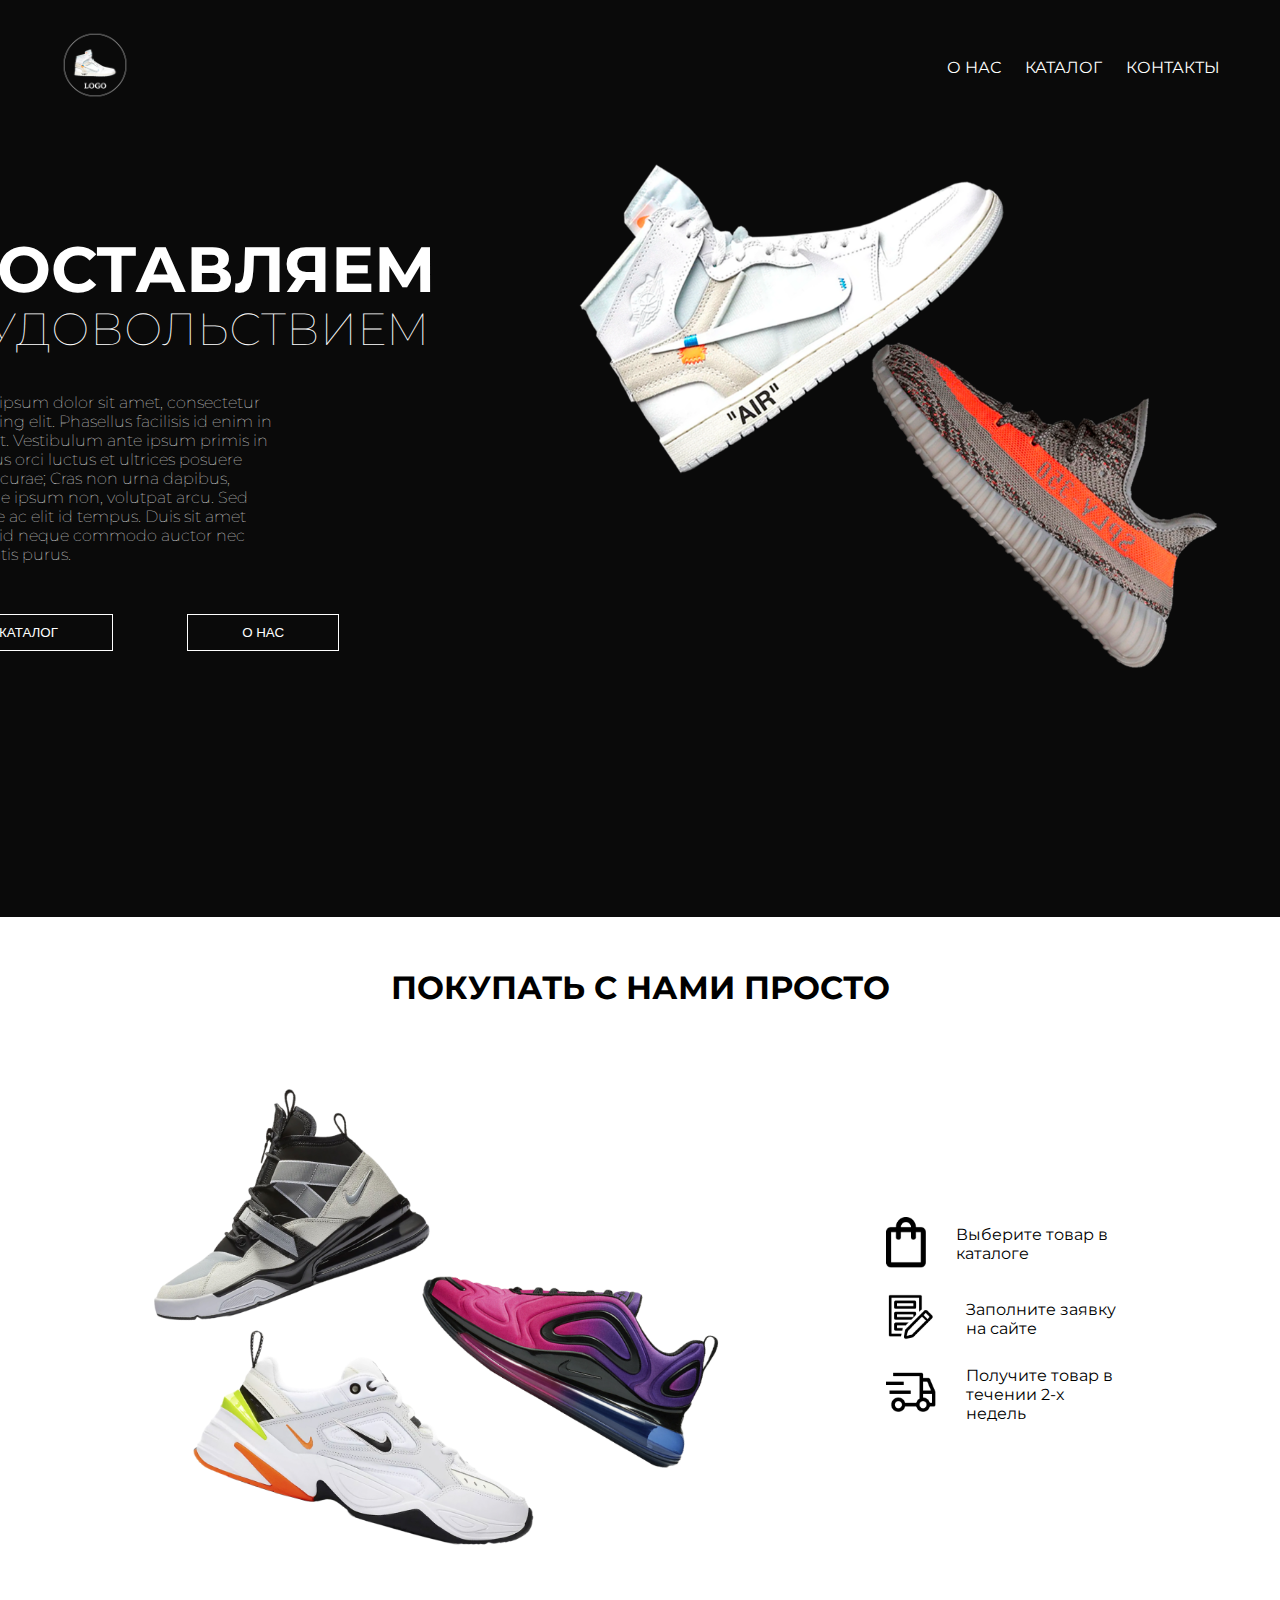
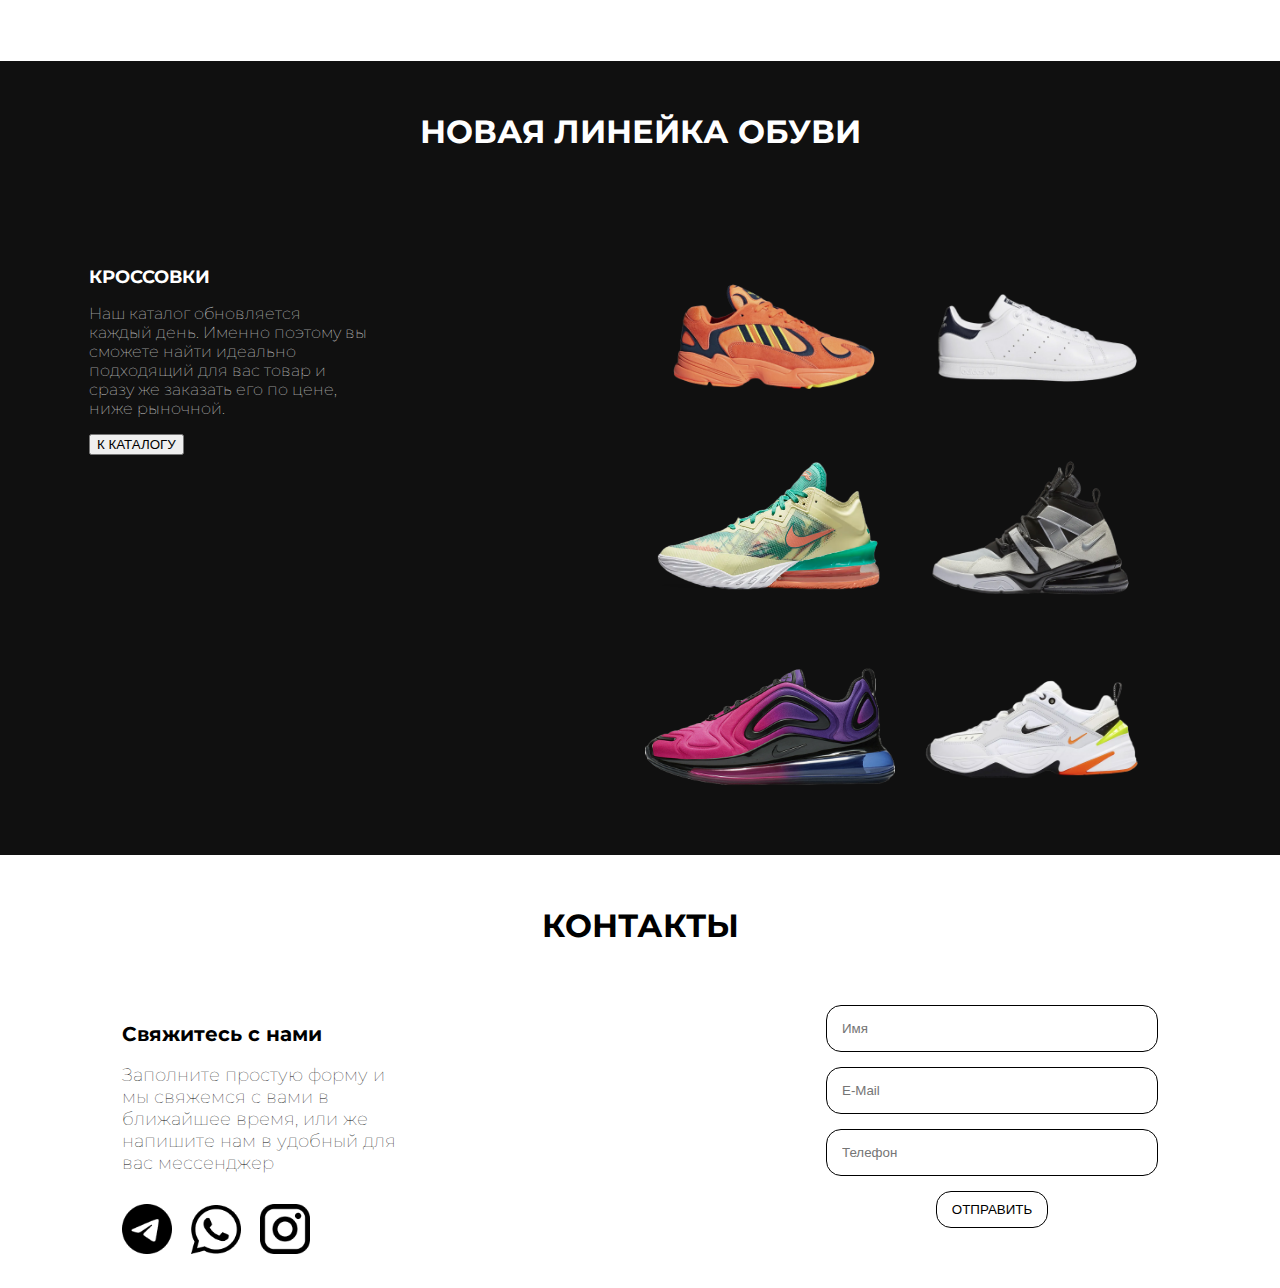
==== index.html @ f6a60349 "optimization" ====
<!DOCTYPE html>
<html lang="ru">
<head>
    <meta charset="UTF-8">
    <meta http-equiv="X-UA-Compatible" content="IE=edge">
    <meta name="viewport" content="width=device-width, initial-scale=1.0">
    <link rel="stylesheet" href="./css/style.css">
    <title>Stay Trendy</title>
</head>
<body>
    <section class="header">
        <div class="menu">
            <div class="logo"><img class="logo1" src="./img/LOGO.png" alt=""></div>
            <div class="links">
                <a href="">О НАС</a>
                <a href="">КАТАЛОГ</a>
                <a href="">КОНТАКТЫ</a>
            </div>
        </div>
        <div class="s1-precontent">
        <div class="s1-content">
            <div class="s1-text">
                <h1 class="s1-h1">ДОСТАВЛЯЕМ</h1>
                <h2 class="s1-h2">С УДОВОЛЬСТВИЕМ</h2>
                <p class="s1-p">Lorem ipsum dolor sit amet, consectetur adipiscing elit. Phasellus facilisis id enim in placerat. Vestibulum ante ipsum
                primis in faucibus orci luctus et ultrices posuere cubilia curae; Cras non urna dapibus, molestie ipsum non, volutpat
                arcu. Sed congue ac elit id tempus. Duis sit amet sapien id neque commodo auctor nec venenatis purus.</p>
                <div class="s1-btns">
                    <button class="s1-btn1">КАТАЛОГ</button>
                    <button href="" class="s1-btn1">О НАС</button>
                </div>
            </div>
            <div class="s1-img">
                <img src="./img/Sh3.png" alt="" class="s1-img1">
            </div>
        </div>
        </div>
    </section>
    <section class="section2">
        <h1 class="s2-h1">ПОКУПАТЬ С НАМИ ПРОСТО</h1>
        <div class="s2-content">
            <div class="s2-img"><img src="./img/S2_photo.png" alt=""></div>
            <div class="s2-list">
                <div class="s2-list-text">
                    <div class="s2-text-img"><img id="img1" src="./img/S21.png" alt=""></div>
                    <div class="s2-text-text">Выберите товар в каталоге</div>
                </div>
                <div class="s2-list-text">
                    <div class="s2-text-img"><img src="./img/S22.png" alt=""></div>
                    <div class="s2-text-text">Заполните заявку на сайте</div>
                </div>
                <div class="s2-list-text">
                    <div class="s2-text-img"><img id="img2" src="./img/S23.png" alt=""></div>
                    <div class="s2-text-text">Получите товар в течении 2-х недель</div>
                </div>
            </div>
        </div>
    </section>
    <section class="section3">
        <div class="s3-content">
            <h1 class="s3-h1">НОВАЯ ЛИНЕЙКА ОБУВИ</h1>
            <div class="s3-content-block">
                <div class="s3-text">
                    <h2 class="s3-h2">КРОССОВКИ</h2>
                    <p class="s3-p">
                        Наш каталог обновляется каждый день. Именно поэтому вы сможете найти идеально подходящий для вас товар и сразу же
                        заказать его по цене, ниже рыночной.
                    </p>
                    <button class="s3-btn">К КАТАЛОГУ</button>
                </div>
                <div class="s3-imgs">
                    <img src="./img/1.jpg" alt="" class="s3-img1">
                    <img src="./img/2.jpg" alt="" class="s3-img1">
                    <img src="./img/3.png" alt="" class="s3-img1">
                    <img src="./img/4.jpg" alt="" class="s3-img1">
                    <img src="./img/5.jpg" alt="" class="s3-img1">
                    <img src="./img/6.jpg" alt="" class="s3-img1">
                </div>

                <!-- Сделать карусель -->

            </div>
        </div>
    </section>
    <section class="section4">
        <div class="s4-content">
            <h1 class="s4-h1">КОНТАКТЫ</h1>
            <div class="s4-cont-block">
                <div class="s4-text">
                    <h2 class="s4-h2">Свяжитесь с нами</h2>
                    <p class="s4-p">
                        Заполните простую форму и мы свяжемся с вами в ближайшее время, или же напишите нам в удобный для вас мессенджер
                    </p>
                    <div class="s4-links">
                        <img src="./img/telegram1.png" alt="">
                        <img src="./img/whatsapp2.png" alt="">
                        <img src="./img/instagram3.png" alt="">
                    </div>
                </div>
                <div id="forma" class="s4-form1">
                    <form action="#" class="s4-form">
                        <input type="text" id="name" placeholder="Имя">
                        <input type="email" id="e-mail" placeholder="E-Mail">
                        <input type="tel" id="phone" placeholder="Телефон">
                            <button class="s4-btn" type="submit"><a href="#zatemnenie">ОТПРАВИТЬ</a></button>
                    </form>
                </div>
            </div>
            <div id="zatemnenie">
                <div id="okno">
                    <span>Ваша заявка была отправлена!</span><br>
                    <a href="#" class="close">Закрыть окно</a>
                </div>
            </div>
        </div>
    </section>
</body>
</html>
---- css/style.css ----
@import url('https://fonts.googleapis.com/css2?family=Montserrat:ital,wght@0,100;0,200;0,300;0,400;0,500;0,600;0,700;0,800;0,900;1,100;1,200;1,300;1,400;1,500;1,600;1,700;1,800;1,900&display=swap');
body{
    margin: 0;
    padding: 0;
    font-family: Montserrat;
    scroll-behavior: smooth;
}
a{
    text-decoration: none;
}
.header {
    padding: 30px 60px;
    background-color: rgb(10, 10, 10);
    /* height: 100vh; */
    color: white;
    display: flex;
    flex-direction: column;
}
.menu {
    display: flex;
    flex-direction: row;
    justify-content: space-between;
    align-items: center;

}
.menu a{
    color: white;
}
.logo1 {
    width: 70px;
}
.links a{
    margin-left: 20px;
}
.s1-precontent{
    height: 87vh;
    display: flex;
    justify-content: center;

}
.s1-content {
    display: flex;
    align-items: center;
    height: 70vh;
}

.s1-h1 {
    font-size: 64px;
}
.s1-h2 {
    margin-top: -50px;
    font-size: 45px;
    font-weight: 100;
}
.s1-p {
    max-width: 70%;
    font-weight: 100;
    font-size: 16px;
}
.s1-btns {
    margin-top: 50px;
}
.s1-btn1 {
    background: transparent;
    border: 1px white solid;
    padding: 10px 11%;
    margin-right: 70px;
    color: white;
}
.s1-img1 {
    width: 900px;
}

@media screen and (max-width: 430px) {
    .header{
        padding: 20px;
        font-family: Montserrat;
    }
    .menu{
        font-size: 15px;
    }
    .s1-precontent{

    }
    .s1-content{
        flex-direction: column;

    }
    .s1-h1{
        font-size: 35px;
        margin-top: 40px;
    }
    .s1-h2{
        font-size: 25px;
        margin-top: -20px;
    }
    .s1-p{
        max-width: 90%;
    }
    .s1-btn1{
        margin-right: 50px;
        font-size: 14px;
    }
    .s1-img1{
        margin-top: 50px;
        max-width: 380px;
    }
}

.section2 {
    padding: 30px 60px;
    
}
.s2-h1 {
    text-align: center;
}
.s2-content {
    display: flex;
    align-items: center;
    justify-content: center;

}
.s2-img img{
    width: 85%;

}
.s2-list {
    display: flex;
    flex-direction: column;

}
.s2-list-text {
    display: flex;
    align-items: center;
    margin-bottom: 20px;
    max-width: 70%;

}
.s2-text-img img{
    max-width: 50px;
}
#img1{
    width: 40px;
}
#img2{
    width: 50px;
}
.s2-text-text{
    margin-left: 30px;
}

@media screen and (max-width: 430px){
    .section2{
        padding: 20px 40px;
    }
    .s2-h1{
        max-width: 80%;
        text-align: left;
    }
    .s2-content{
        flex-direction: column;
        flex-flow: column-reverse;
        align-items: center;
        justify-content: center;
    }
    .s2-list{
        margin-top: 30px;
    }
    .s2-list-text{
        max-width: 90%;
    }
    .s2-img{
        display: flex;
        align-items: center;
        justify-content: center;
    }
    .s2-text-img img{
        max-width: 30px;
    }
    .s2-text-text{
        margin-left: 15px;
    }
}

.section3{
    background: #101010;
    color: white;
    padding: 30px 60px;
}
.s3-h1 {
    text-align: center;
}
.s3-content-block {
    margin-top: 100px;
    display: flex;
    justify-content: space-around;
    /* Maybe between */
}
.s3-text {
    max-width: 40%;
}
.s3-h2 {
    font-size: 18px;
}
.s3-p{
    max-width: 60%;
    font-weight: 100;
}
.s3-imgs {
    display: flex;
    flex-wrap: wrap;
    align-items: center;
    justify-content: center;
    max-width: 50%;
    
}
.s3-img1{
    padding: 6px;
    max-width: 250px;
}

@media screen and (max-width: 430px){
    .section3{
        padding: 20px 40px;
    }
    .s3-h1{
        text-align: left;
        max-width: 70%;
    }
    .s3-content-block{
        margin-top: 50px;
        flex-direction: column;
    }
    .s3-text{
        max-width: 100%;
    }
    .s3-h2{
        font-size: 17px;
        margin-top: -10px;
    }
    .s3-p{
        max-width: 80%;
        font-weight: 200;
    }
    .s3-imgs{
        max-width: 100%;
        margin-top: 50px;
    }
    .s3-img1{
        max-width: 40%;
    }
    .s3-btn{
    background: transparent;
    border: 1px white solid;
    padding: 10px 11%;
    margin-right: 70px;
    color: white;
    }
}

.s4-content {
    padding: 30px 60px;
}
.s4-h1 {
    text-align: center;
}
.s4-cont-block {
    margin-top: 60px;
    display: flex;
    justify-content: space-around;
}
.s4-text {
    max-width: 50%;
}
.s4-h2 {
    font-size: 20px;
}
.s4-p {
    font-size: 18px;
    font-weight: 100;
    max-width: 50%;
}
.s4-links{
    margin-top: 30px;
}
.s4-links img{
    margin-right: 15px;
    max-width: 50px;
}
.s4-form {
    display: flex;
    flex-direction: column;
    align-items: center;
}
.s4-form input{
    padding: 15px 15px;
    min-width: 300px;
    margin-bottom: 15px;
    border: 1px solid black;
    border-radius: 15px;
}
.s4-form1{
    scroll-behavior: smooth;
}
.s4-btn { 
    padding: 10px 15px;
    border: 1px solid black;
    border-radius: 15px;
    background: transparent;
}
.s4-btn a{
    color: black;
}


#zatemnenie {
        background: rgba(46, 44, 44, 0.5);
        width: 100%;
        height: 100%;
        position: absolute;
        top: 0;
        left: 0;
        display: none;
        scroll-behavior: smooth;
      }
      #okno {
        display: flex;
        flex-direction: column;
        justify-content: center;
        align-items: center;
        width: 350px;
        height: 100px;
        text-align: center;
        padding: 45px;
        border-radius: 15px;
        color: #000;
        position: absolute;
        top: 0;
        right: 0;
        bottom: 0;
        left: 0;
        margin: auto;
        background: #fff;
        font-size: 22px;

      }
      #zatemnenie:target {display: block;}
      .close {
        display: inline-block;
        border: 1px solid #000;
        color: #000;
        padding: 5px 15px;
        text-decoration: none;
        background: #fff;
        font-size: 16px;
        cursor: pointer;
        border-radius: 15px;
      }

        /* добавить плавный скролл */
        /* Обработчик формы */

        @media screen and (max-width: 430px){
            .s4-cont-block{
                display: flex;
                flex-direction: column;
            }
        }
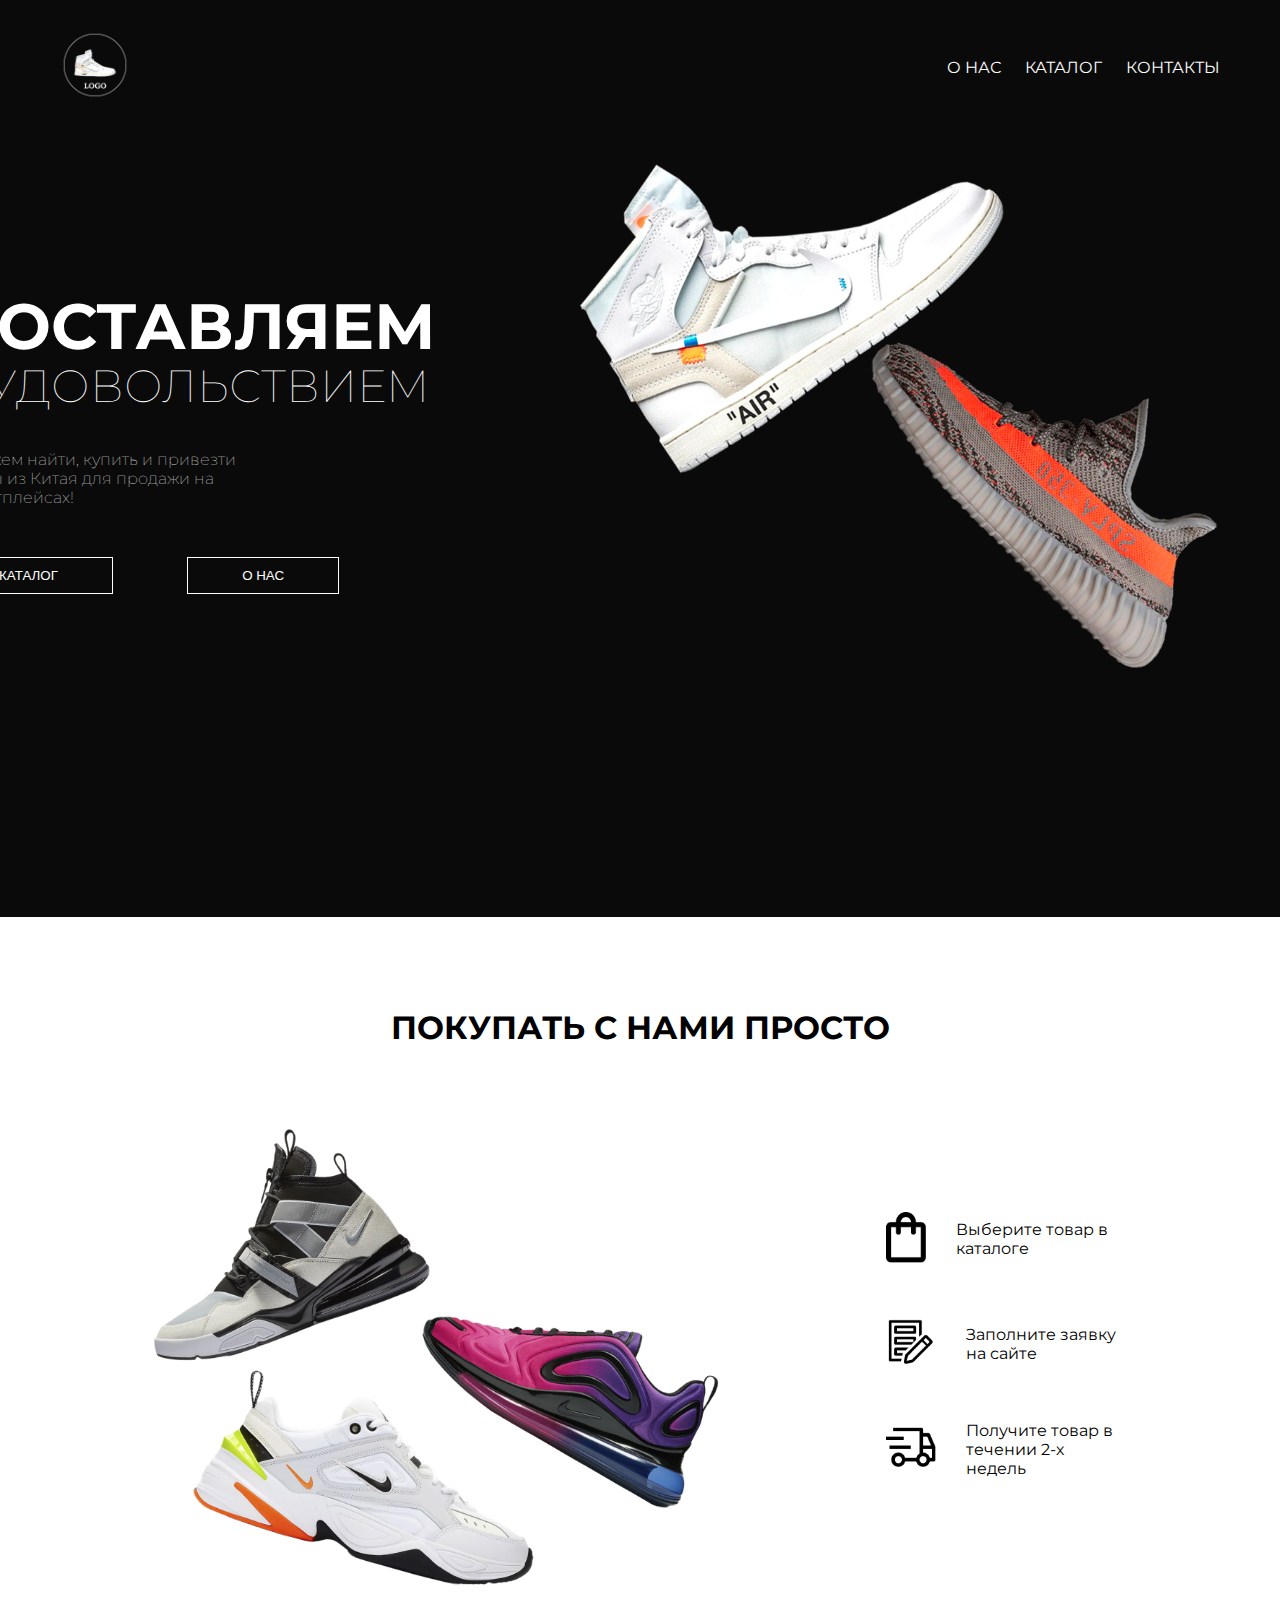
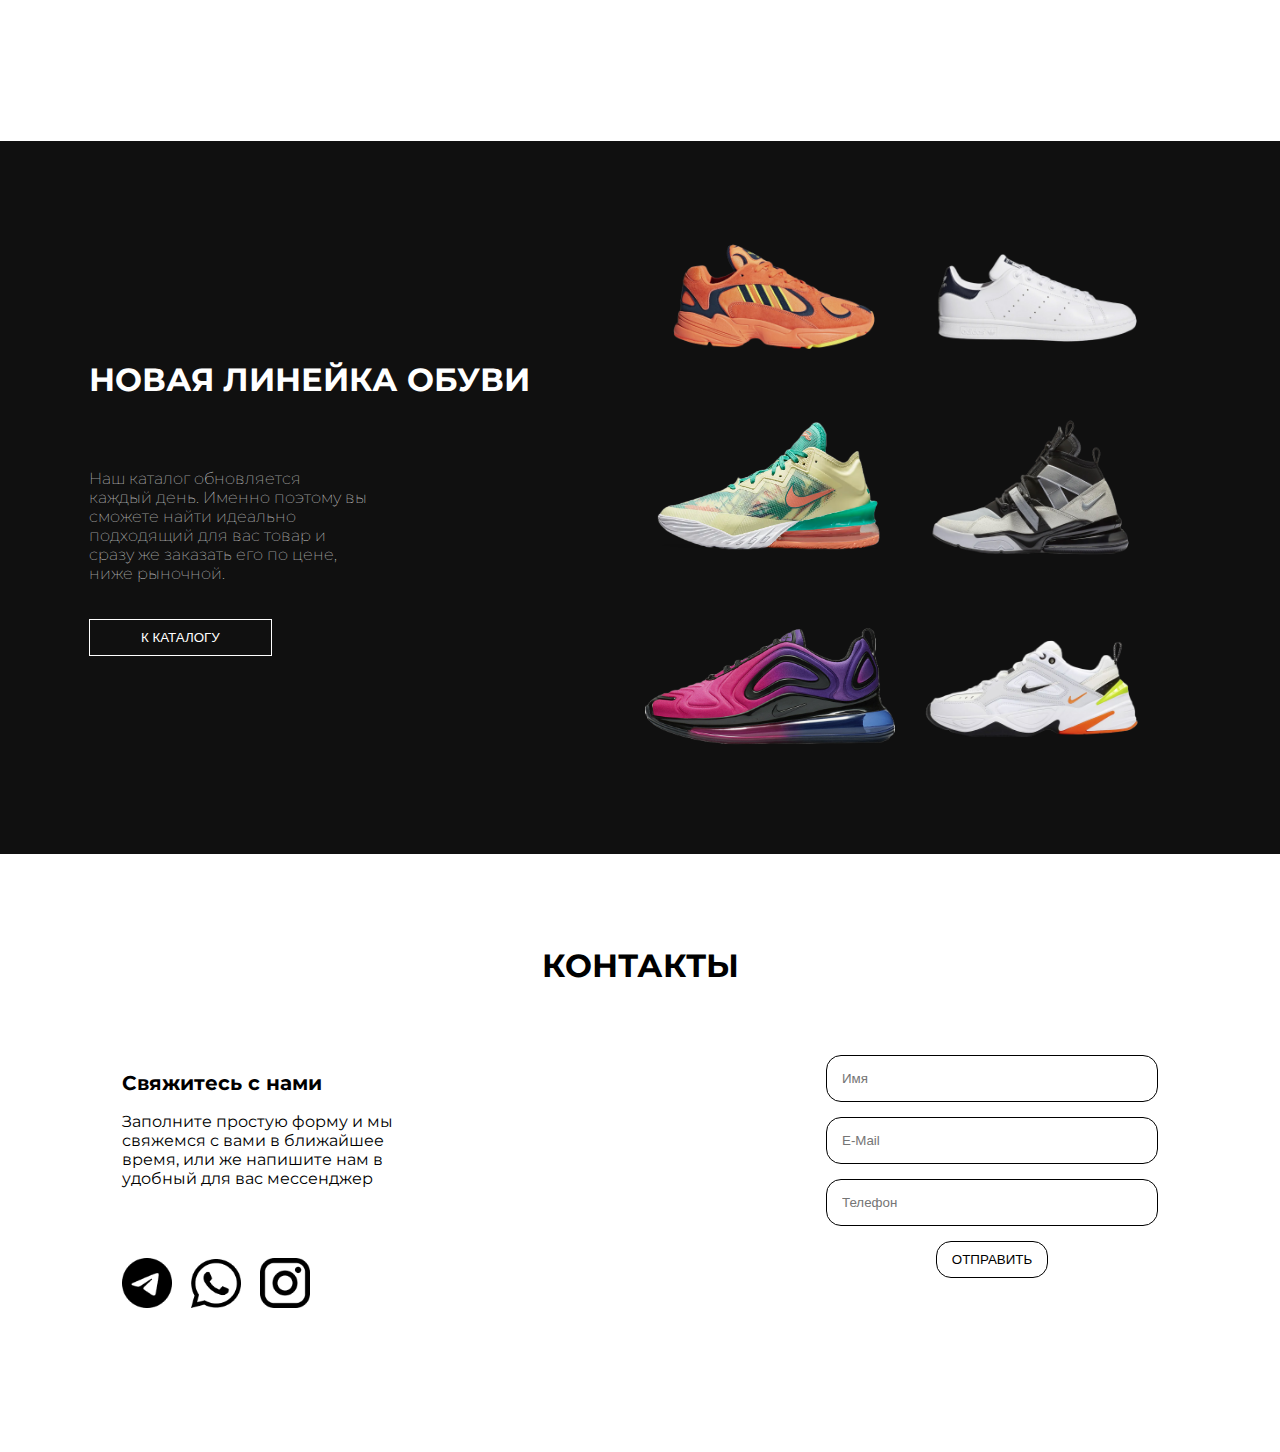
==== commit 7c9d4f35: "fix some bags" ====
--- a/index.html
+++ b/index.html
@@ -22,9 +22,8 @@
             <div class="s1-text">
                 <h1 class="s1-h1">ДОСТАВЛЯЕМ</h1>
                 <h2 class="s1-h2">С УДОВОЛЬСТВИЕМ</h2>
-                <p class="s1-p">Lorem ipsum dolor sit amet, consectetur adipiscing elit. Phasellus facilisis id enim in placerat. Vestibulum ante ipsum
-                primis in faucibus orci luctus et ultrices posuere cubilia curae; Cras non urna dapibus, molestie ipsum non, volutpat
-                arcu. Sed congue ac elit id tempus. Duis sit amet sapien id neque commodo auctor nec venenatis purus.</p>
+                <p class="s1-p">Поможем найти, купить и привезти товары из Китая
+                для продажи на маркетплейсах!</p>
                 <div class="s1-btns">
                     <button class="s1-btn1">КАТАЛОГ</button>
                     <button href="" class="s1-btn1">О НАС</button>
@@ -58,10 +57,10 @@
     </section>
     <section class="section3">
         <div class="s3-content">
-            <h1 class="s3-h1">НОВАЯ ЛИНЕЙКА ОБУВИ</h1>
+
             <div class="s3-content-block">
                 <div class="s3-text">
-                    <h2 class="s3-h2">КРОССОВКИ</h2>
+                    <h1 class="s3-h1">НОВАЯ ЛИНЕЙКА ОБУВИ</h1>
                     <p class="s3-p">
                         Наш каталог обновляется каждый день. Именно поэтому вы сможете найти идеально подходящий для вас товар и сразу же
                         заказать его по цене, ниже рыночной.
@@ -77,7 +76,7 @@
                     <img src="./img/6.jpg" alt="" class="s3-img1">
                 </div>
 
-                <!-- Сделать карусель -->
+
 
             </div>
         </div>
@@ -98,18 +97,13 @@
                     </div>
                 </div>
                 <div id="forma" class="s4-form1">
-                    <form action="#" class="s4-form">
-                        <input type="text" id="name" placeholder="Имя">
-                        <input type="email" id="e-mail" placeholder="E-Mail">
-                        <input type="tel" id="phone" placeholder="Телефон">
-                            <button class="s4-btn" type="submit"><a href="#zatemnenie">ОТПРАВИТЬ</a></button>
+                    <form action="https://formspree.io/f/mzbqpkbe" class="s4-form" method="POST">
+                        <input type="text" name="fname" id="name" placeholder="Имя">
+                        <input type="email" name="email" id="e-mail" placeholder="E-Mail">
+                        <input type="tel" name="phone" id="phone" placeholder="Телефон">
+                            <button class="s4-btn" type="submit">ОТПРАВИТЬ</button>
                     </form>
-                </div>
-            </div>
-            <div id="zatemnenie">
-                <div id="okno">
-                    <span>Ваша заявка была отправлена!</span><br>
-                    <a href="#" class="close">Закрыть окно</a>
+
                 </div>
             </div>
         </div>
--- a/css/style.css
+++ b/css/style.css
@@ -79,9 +79,6 @@
     .menu{
         font-size: 15px;
     }
-    .s1-precontent{
-
-    }
     .s1-content{
         flex-direction: column;
 
@@ -108,8 +105,8 @@
 }
 
 .section2 {
-    padding: 30px 60px;
-    
+    padding: 70px 60px;
+
 }
 .s2-h1 {
     text-align: center;
@@ -132,7 +129,7 @@
 .s2-list-text {
     display: flex;
     align-items: center;
-    margin-bottom: 20px;
+    margin-bottom: 50px;
     max-width: 70%;
 
 }
@@ -185,26 +182,24 @@
 .section3{
     background: #101010;
     color: white;
-    padding: 30px 60px;
-}
-.s3-h1 {
-    text-align: center;
+    padding: 70px 60px;
 }
 .s3-content-block {
-    margin-top: 100px;
     display: flex;
     justify-content: space-around;
     /* Maybe between */
+    align-items: center;
+}
+.s3-h1 {
+    text-align: left;
 }
 .s3-text {
     max-width: 40%;
-}
-.s3-h2 {
-    font-size: 18px;
 }
 .s3-p{
     max-width: 60%;
     font-weight: 100;
+    margin-top: 70px;
 }
 .s3-imgs {
     display: flex;
@@ -218,7 +213,14 @@
     padding: 6px;
     max-width: 250px;
 }
-
+.s3-btn{
+    background: transparent;
+    border: 1px white solid;
+    padding: 10px 11%;
+    margin-right: 70px;
+    color: white;
+    margin-top: 20px;
+    }
 @media screen and (max-width: 430px){
     .section3{
         padding: 20px 40px;
@@ -259,13 +261,14 @@
 }
 
 .s4-content {
-    padding: 30px 60px;
+    padding: 70px 60px;
+    padding-bottom: 140px;
 }
 .s4-h1 {
     text-align: center;
 }
 .s4-cont-block {
-    margin-top: 60px;
+    margin-top: 70px;
     display: flex;
     justify-content: space-around;
 }
@@ -276,12 +279,12 @@
     font-size: 20px;
 }
 .s4-p {
-    font-size: 18px;
-    font-weight: 100;
+    font-size: 16px;
+    font-weight: 400;
     max-width: 50%;
 }
 .s4-links{
-    margin-top: 30px;
+    margin-top: 70px;
 }
 .s4-links img{
     margin-right: 15px;
@@ -313,49 +316,6 @@
 }
 
 
-#zatemnenie {
-        background: rgba(46, 44, 44, 0.5);
-        width: 100%;
-        height: 100%;
-        position: absolute;
-        top: 0;
-        left: 0;
-        display: none;
-        scroll-behavior: smooth;
-      }
-      #okno {
-        display: flex;
-        flex-direction: column;
-        justify-content: center;
-        align-items: center;
-        width: 350px;
-        height: 100px;
-        text-align: center;
-        padding: 45px;
-        border-radius: 15px;
-        color: #000;
-        position: absolute;
-        top: 0;
-        right: 0;
-        bottom: 0;
-        left: 0;
-        margin: auto;
-        background: #fff;
-        font-size: 22px;
-
-      }
-      #zatemnenie:target {display: block;}
-      .close {
-        display: inline-block;
-        border: 1px solid #000;
-        color: #000;
-        padding: 5px 15px;
-        text-decoration: none;
-        background: #fff;
-        font-size: 16px;
-        cursor: pointer;
-        border-radius: 15px;
-      }
 
         /* добавить плавный скролл */
         /* Обработчик формы */
@@ -365,4 +325,21 @@
                 display: flex;
                 flex-direction: column;
             }
+            .s4-content{
+                padding: 20px 40px;
+            }
+            .s4-cont-block{
+                margin-top: 30px;
+            }
+            .s4-text{
+                max-width: 100%;
+                text-align: center;
+            }
+            .s4-p{
+                max-width: 100%;
+                font-weight: 200;
+            }
+            .s4-links{
+                margin: 30px 0;
+            }
         }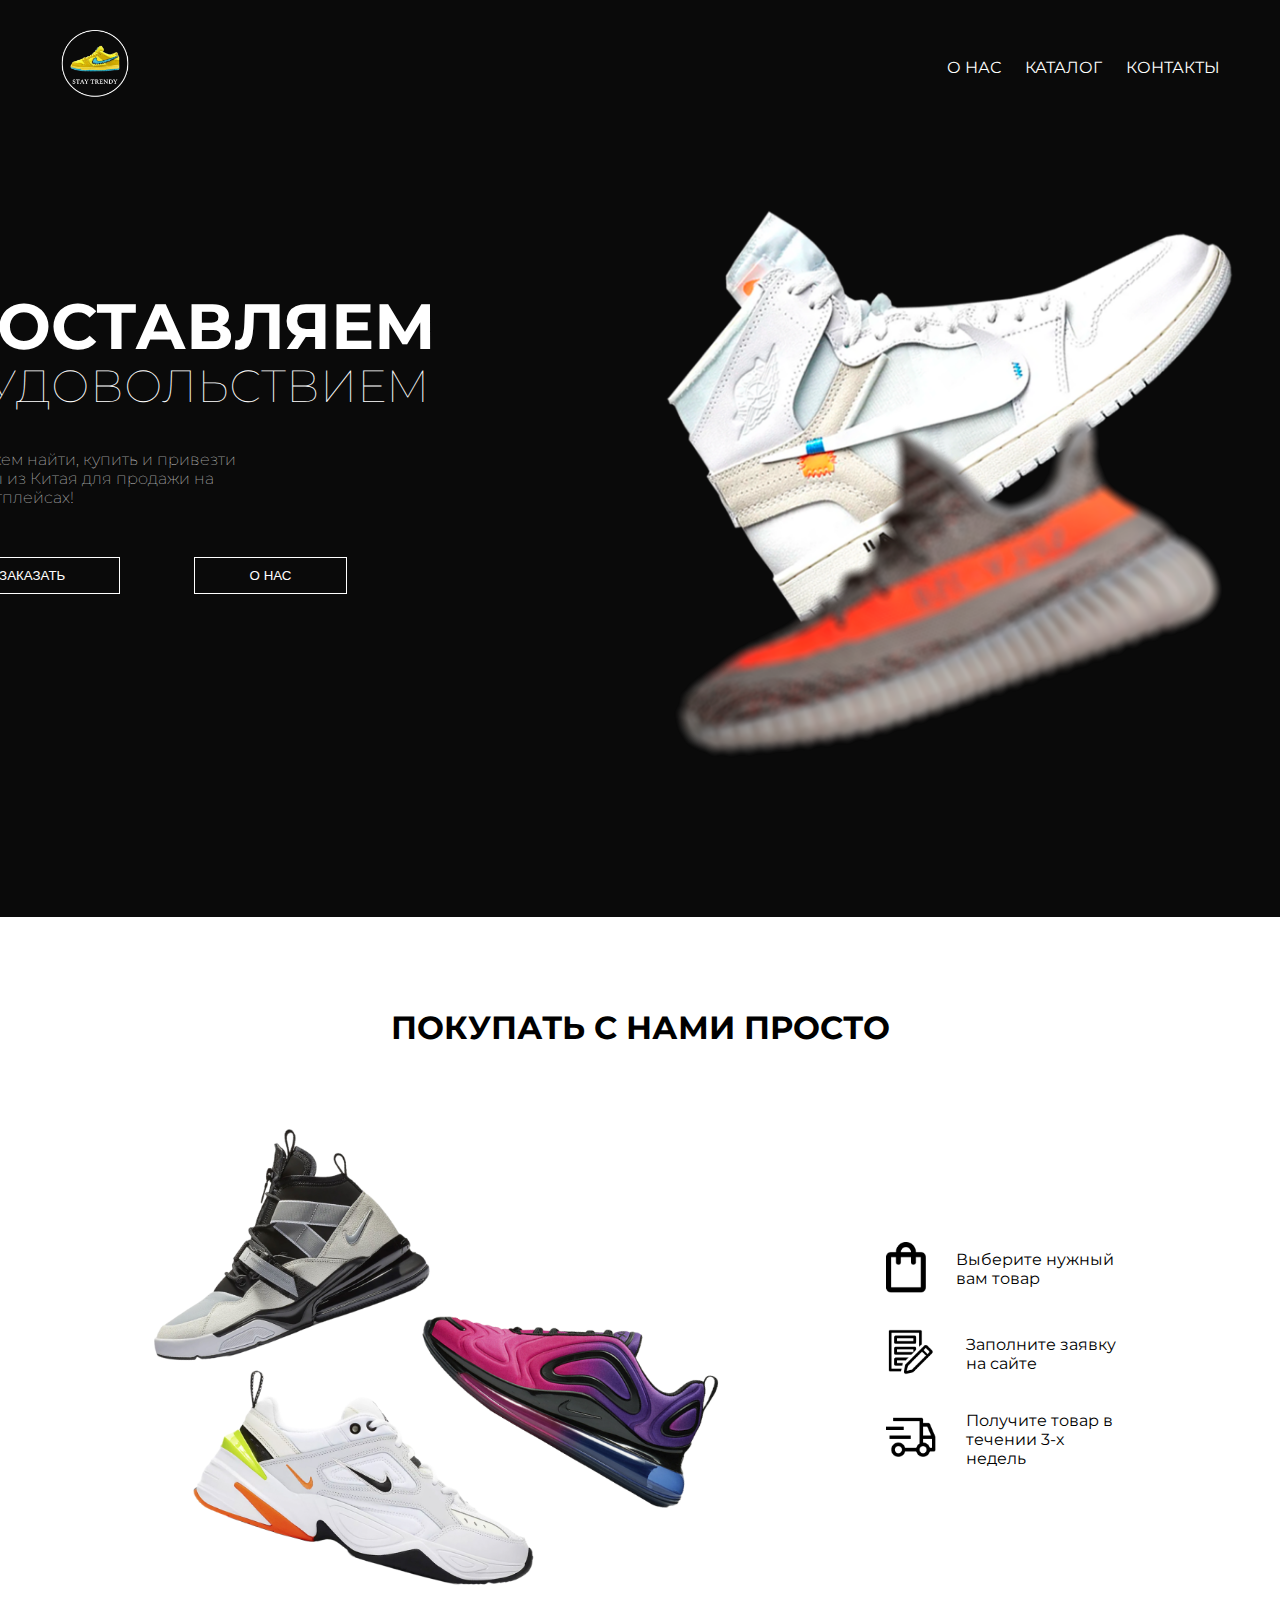
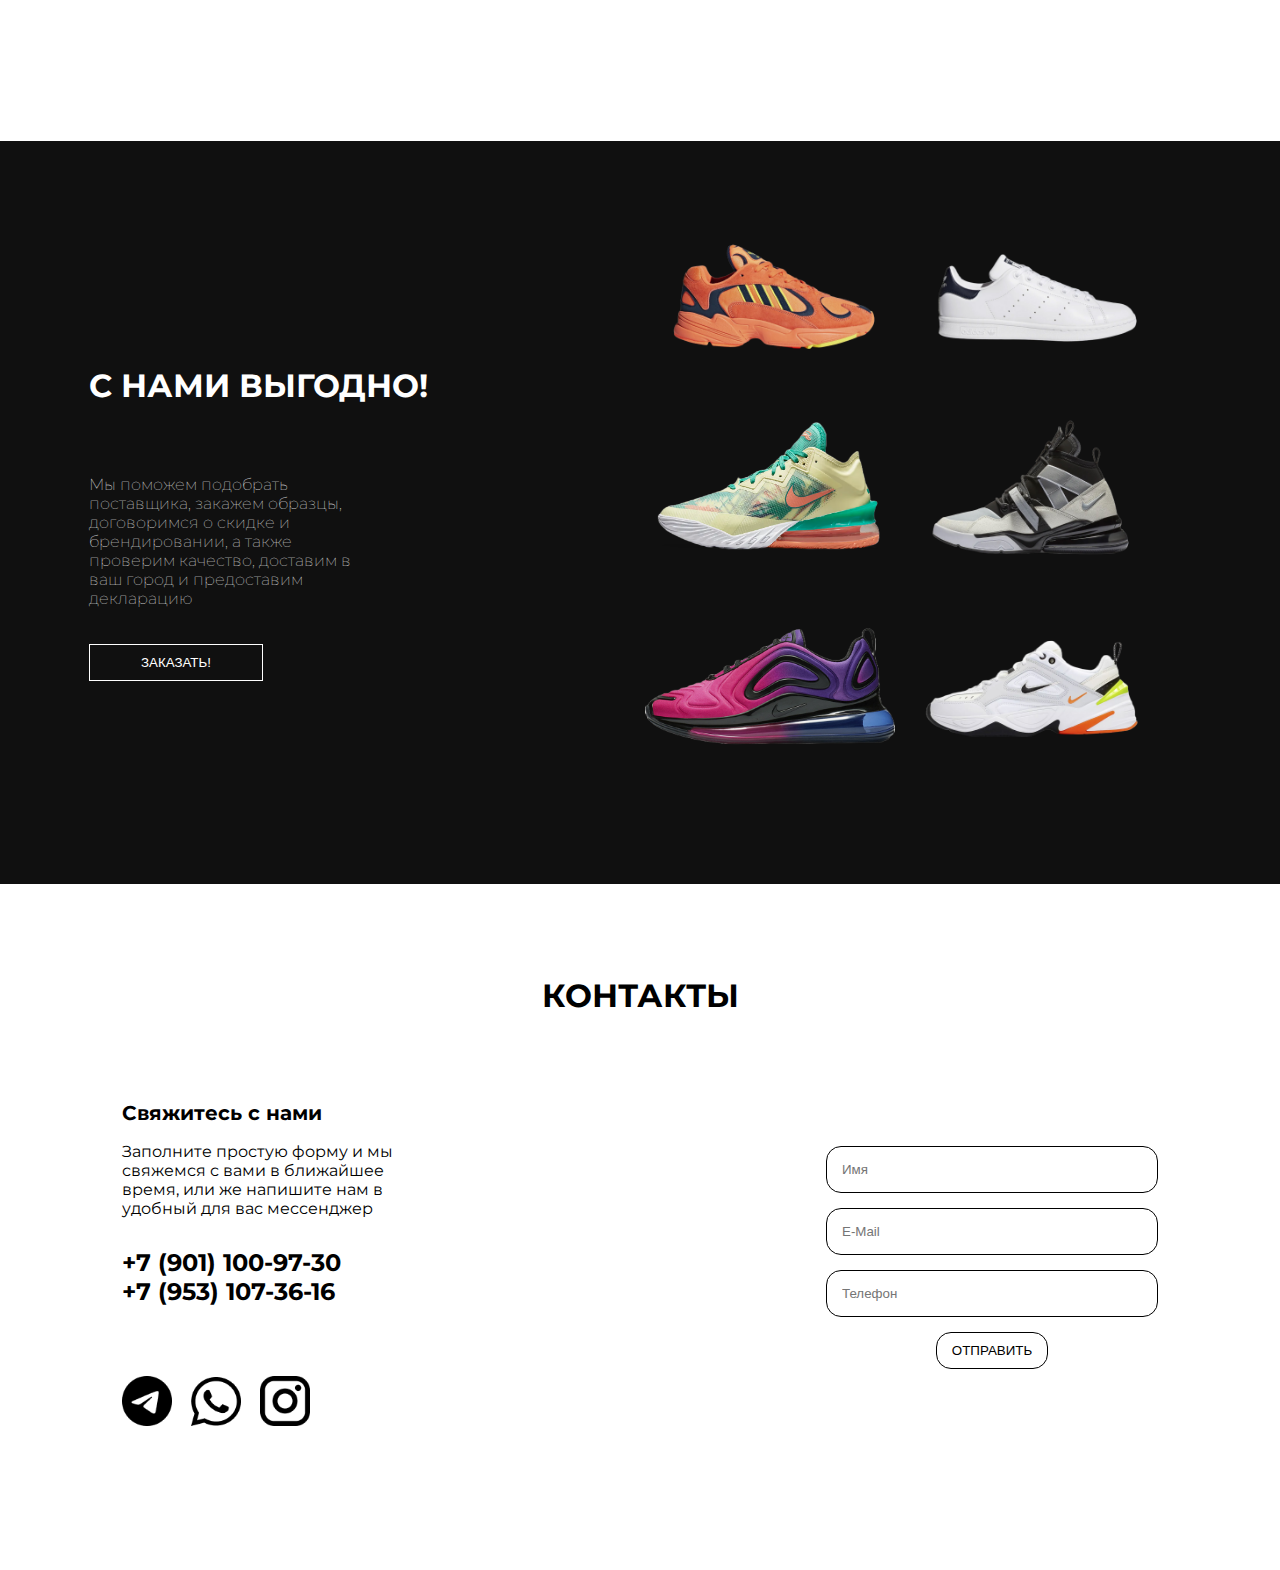
==== commit 6dced509: "done optimization mobile" ====
--- a/index.html
+++ b/index.html
@@ -10,7 +10,7 @@
 <body>
     <section class="header">
         <div class="menu">
-            <div class="logo"><img class="logo1" src="./img/LOGO.png" alt=""></div>
+            <div class="logo"><img class="logo1" src="./img/LOGO5.png" alt=""></div>
             <div class="links">
                 <a href="">О НАС</a>
                 <a href="">КАТАЛОГ</a>
@@ -25,12 +25,21 @@
                 <p class="s1-p">Поможем найти, купить и привезти товары из Китая
                 для продажи на маркетплейсах!</p>
                 <div class="s1-btns">
-                    <button class="s1-btn1">КАТАЛОГ</button>
+                    <button class="s1-btn1">ЗАКАЗАТЬ</button>
                     <button href="" class="s1-btn1">О НАС</button>
                 </div>
             </div>
+
+            <!-- <div class="wrapper parallax">
+                <div class="parallax-layer parallax-img">
+                    <img src="./img/Jordan Sec1 1.png" class="s1-img1" alt="">
+                </div>
+                <img src="./img/Easy Sec1 2.png" alt="">
+            </div> -->
+
             <div class="s1-img">
-                <img src="./img/Sh3.png" alt="" class="s1-img1">
+                <img src="./img/Jordan Sec1 1.png" alt="" class="s1-img1">
+                <img src="./img/Easy Sec1 2.png" alt="" class="s1-img2">
             </div>
         </div>
         </div>
@@ -42,7 +51,7 @@
             <div class="s2-list">
                 <div class="s2-list-text">
                     <div class="s2-text-img"><img id="img1" src="./img/S21.png" alt=""></div>
-                    <div class="s2-text-text">Выберите товар в каталоге</div>
+                    <div class="s2-text-text">Выберите нужный вам товар</div>
                 </div>
                 <div class="s2-list-text">
                     <div class="s2-text-img"><img src="./img/S22.png" alt=""></div>
@@ -50,7 +59,7 @@
                 </div>
                 <div class="s2-list-text">
                     <div class="s2-text-img"><img id="img2" src="./img/S23.png" alt=""></div>
-                    <div class="s2-text-text">Получите товар в течении 2-х недель</div>
+                    <div class="s2-text-text">Получите товар в течении 3-х недель</div>
                 </div>
             </div>
         </div>
@@ -60,12 +69,15 @@
 
             <div class="s3-content-block">
                 <div class="s3-text">
-                    <h1 class="s3-h1">НОВАЯ ЛИНЕЙКА ОБУВИ</h1>
+                    <h1 class="s3-h1">С НАМИ ВЫГОДНО!</h1>
                     <p class="s3-p">
-                        Наш каталог обновляется каждый день. Именно поэтому вы сможете найти идеально подходящий для вас товар и сразу же
-                        заказать его по цене, ниже рыночной.
+
+                        Мы поможем подобрать поставщика, закажем образцы, договоримся о скидке и брендировании, а также проверим качество, доставим в ваш город и предоставим декларацию
+
+                        <!-- Наш каталог обновляется каждый день. Именно поэтому вы сможете найти идеально подходящий для вас товар и сразу же
+                        заказать его по цене, ниже рыночной. -->
                     </p>
-                    <button class="s3-btn">К КАТАЛОГУ</button>
+                    <button class="s3-btn">ЗАКАЗАТЬ!</button>
                 </div>
                 <div class="s3-imgs">
                     <img src="./img/1.jpg" alt="" class="s3-img1">
@@ -90,6 +102,10 @@
                     <p class="s4-p">
                         Заполните простую форму и мы свяжемся с вами в ближайшее время, или же напишите нам в удобный для вас мессенджер
                     </p>
+                    <p class="s4-phone">
+                        +7 (901) 100-97-30 <br>
+                        +7 (953) 107-36-16
+                    </p>
                     <div class="s4-links">
                         <img src="./img/telegram1.png" alt="">
                         <img src="./img/whatsapp2.png" alt="">
--- a/css/style.css
+++ b/css/style.css
@@ -15,6 +15,7 @@
     color: white;
     display: flex;
     flex-direction: column;
+    overflow: hidden;
 }
 .menu {
     display: flex;
@@ -67,10 +68,57 @@
     margin-right: 70px;
     color: white;
 }
+
 .s1-img1 {
-    width: 900px;
-}
-
+    max-width: 900px;
+    position: absolute;
+    /* top: 80px; */
+    left: 500px;
+
+}
+.s1-img2{
+    max-width: 900px;
+    position: relative;
+    top: 200px;
+    left: 50px;
+}
+@media screen and (max-width: 390px){
+    .header{
+        padding: 50px;
+    }
+    .menu{
+    }
+    .s1-precontent{
+    }
+    .s1-content{
+
+    }
+    .s1-p{
+        max-width: 50%;
+    }
+    .s1-btns{
+
+        display: flex;
+        justify-content: center;
+    }
+    .s1-btn1{
+        margin-right: 0px;
+        padding: 10px 30px;
+    }
+    .s1-img{
+        margin-top: 70px;
+    }
+    .s1-img1{
+        width: 250px;
+        top: 350px;
+        left: 25px;
+
+    }
+    .s1-img2{
+        max-width: 200px;
+        top: 45px;
+    }
+}
 @media screen and (max-width: 430px) {
     .header{
         padding: 20px;
@@ -96,11 +144,15 @@
     }
     .s1-btn1{
         margin-right: 50px;
-        font-size: 14px;
+        font-size: 12px;
     }
     .s1-img1{
         margin-top: 50px;
-        max-width: 380px;
+        max-width: 400px;
+        left: 0px;
+    }
+    .s1-img2{
+        max-width: 300px;
     }
 }
 
@@ -144,6 +196,10 @@
 }
 .s2-text-text{
     margin-left: 30px;
+    
+}
+.s2-list-text{
+    margin-bottom: 30px;
 }
 
 @media screen and (max-width: 430px){
@@ -189,6 +245,7 @@
     justify-content: space-around;
     /* Maybe between */
     align-items: center;
+
 }
 .s3-h1 {
     text-align: left;
@@ -207,7 +264,7 @@
     align-items: center;
     justify-content: center;
     max-width: 50%;
-    
+    padding-bottom: 30px;
 }
 .s3-img1{
     padding: 6px;
@@ -263,6 +320,7 @@
 .s4-content {
     padding: 70px 60px;
     padding-bottom: 140px;
+
 }
 .s4-h1 {
     text-align: center;
@@ -271,6 +329,7 @@
     margin-top: 70px;
     display: flex;
     justify-content: space-around;
+    align-items: center;
 }
 .s4-text {
     max-width: 50%;
@@ -283,6 +342,11 @@
     font-weight: 400;
     max-width: 50%;
 }
+.s4-phone{
+    margin-top: 30px;
+    font-weight: 700;
+    font-size: 24px;
+}
 .s4-links{
     margin-top: 70px;
 }
@@ -297,7 +361,7 @@
 }
 .s4-form input{
     padding: 15px 15px;
-    min-width: 300px;
+    width: 300px;
     margin-bottom: 15px;
     border: 1px solid black;
     border-radius: 15px;
@@ -318,7 +382,6 @@
 
 
         /* добавить плавный скролл */
-        /* Обработчик формы */
 
         @media screen and (max-width: 430px){
             .s4-cont-block{
@@ -342,4 +405,134 @@
             .s4-links{
                 margin: 30px 0;
             }
-        }+            .s4-btn{
+                color: black;
+            }
+        }
+
+
+
+
+
+@media screen and (max-width: 375px){
+    .s1-content{
+        margin: 0;
+        padding: 0;
+    }
+    .s1-p{
+        max-width: 80%;
+    }
+}
+
+
+@media screen and (min-width:700px) and (max-width: 825px){
+    .s1-precontent{
+        align-items: center;
+    }
+    .s1-content{
+        flex-direction: column; 
+    }
+    .s1-text{
+        /* justify-content: center; */
+        align-items: center;
+
+    }
+    .s1-img{
+        width: 100%;
+    }
+    .s1-img1{
+        max-width: 750px;
+        left: 0px;
+    }
+    .s1-img2{
+        max-width: 600px;
+        left: 200px;
+    }
+    .s1-btns{
+        justify-content: flex-end;
+        margin-right: 0;
+    }
+
+    .s2-img{
+        max-width: 50%;
+    }
+    .s2-list-text{
+        font-size: 14px;
+    }
+    .section3{
+        padding: 30px;
+    }
+    .s3-content-block{
+        flex-direction: column;
+    }
+    .s3-text{
+        max-width: 100%;
+    }
+    .s3-imgs{
+        max-width: 100%;
+    }
+}
+
+
+@media screen and (max-width: 320px){
+    .s4-form input{
+        max-width: 200px;
+    }
+}
+
+@media screen and (min-width: 830px) and (max-width: 1024px){
+    .s1-precontent{
+        align-items: center;
+    }
+    .s1-content{
+        flex-direction: column; 
+    }
+    .s1-text{
+        /* justify-content: center; */
+        align-items: center;
+
+    }
+    .s1-img{
+        width: 100%;
+    }
+    .s1-img1{
+        max-width: 750px;
+        left: 0px;
+    }
+    .s1-img2{
+        max-width: 600px;
+        left: 200px;
+    }
+    .s1-btns{
+        justify-content: flex-end;
+        margin-right: 0;
+    }
+
+    .s2-img{
+        max-width: 50%;
+    }
+    .s2-list-text{
+        font-size: 14px;
+    }
+    .section3{
+        padding: 30px;
+    }
+    .s3-content-block{
+        flex-direction: column;
+    }
+    .s3-text{
+        max-width: 100%;
+    }
+    .s3-p{
+        max-width: 50%;
+    }
+    .s3-imgs{
+        max-width: 100%;
+    }
+}
+
+@media screen and (min-width: 1800px){
+    .s1-img1{
+        left: 35%;
+    }
+}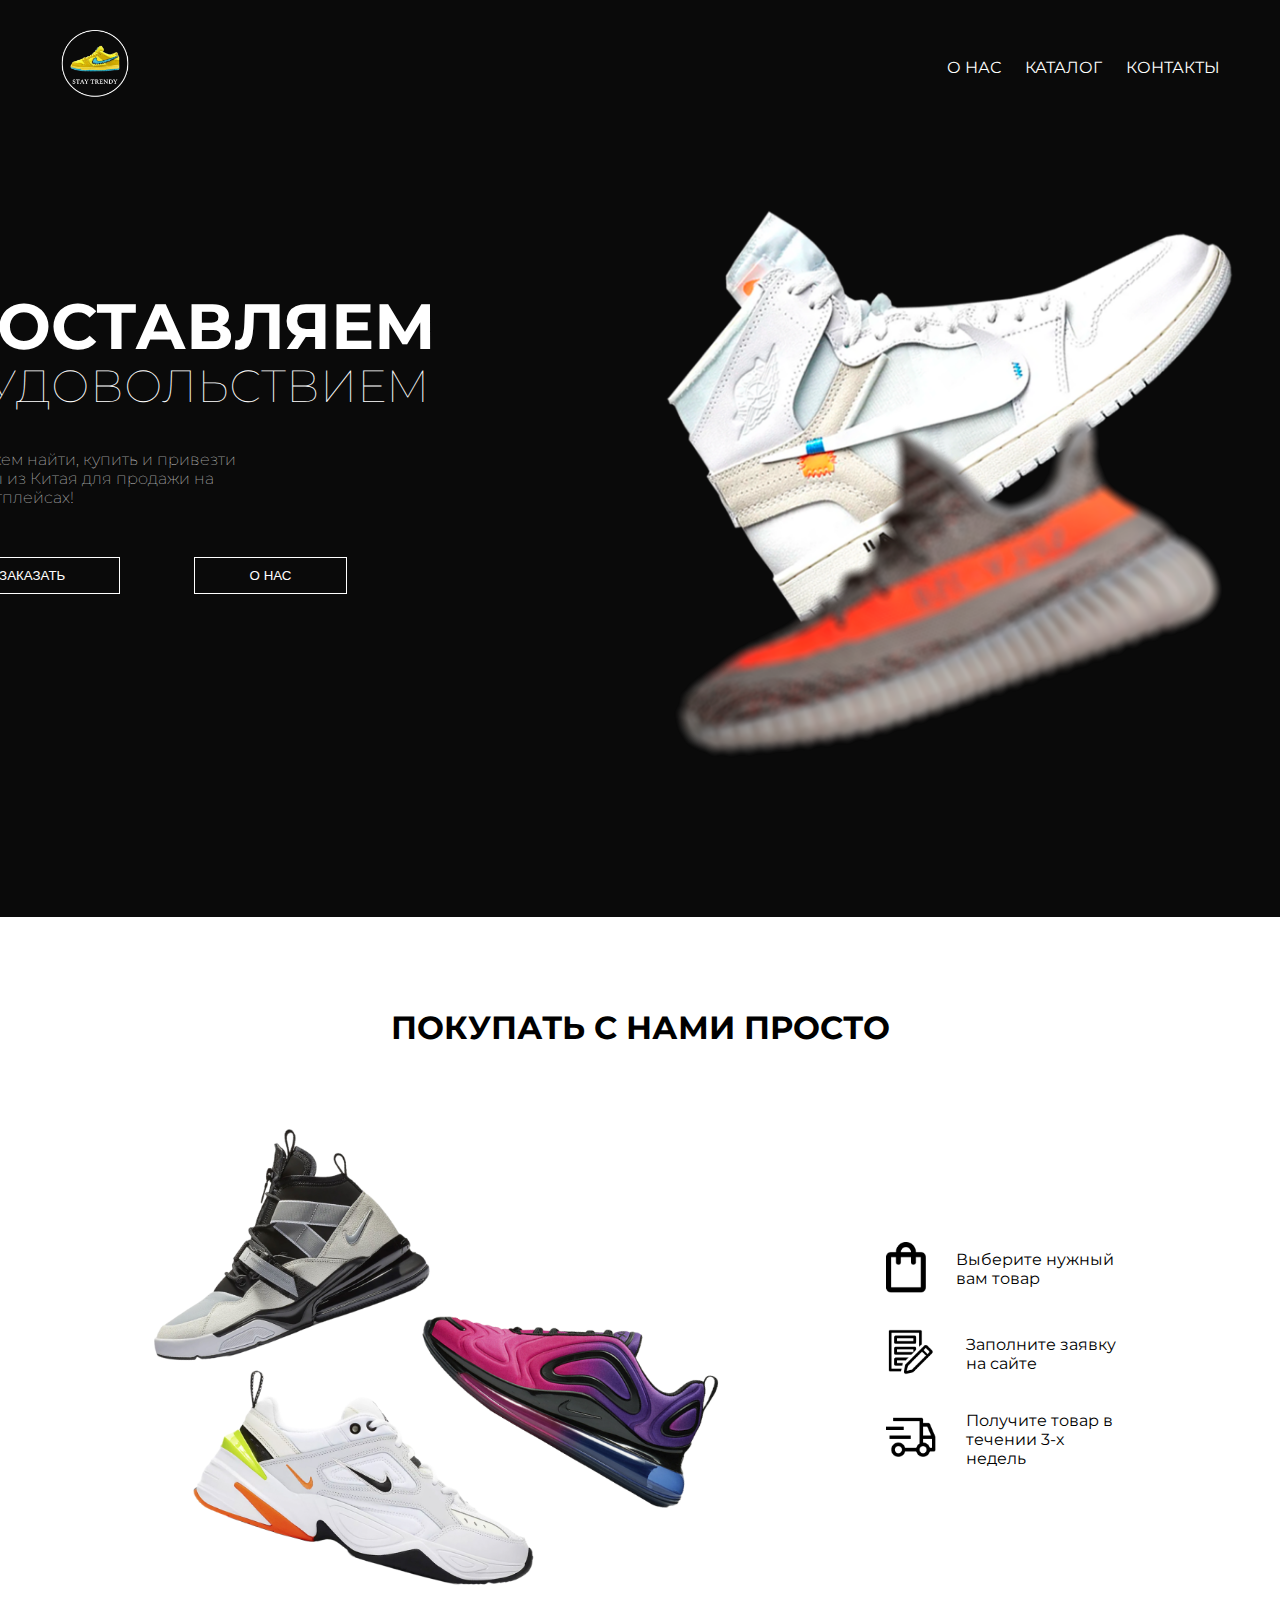
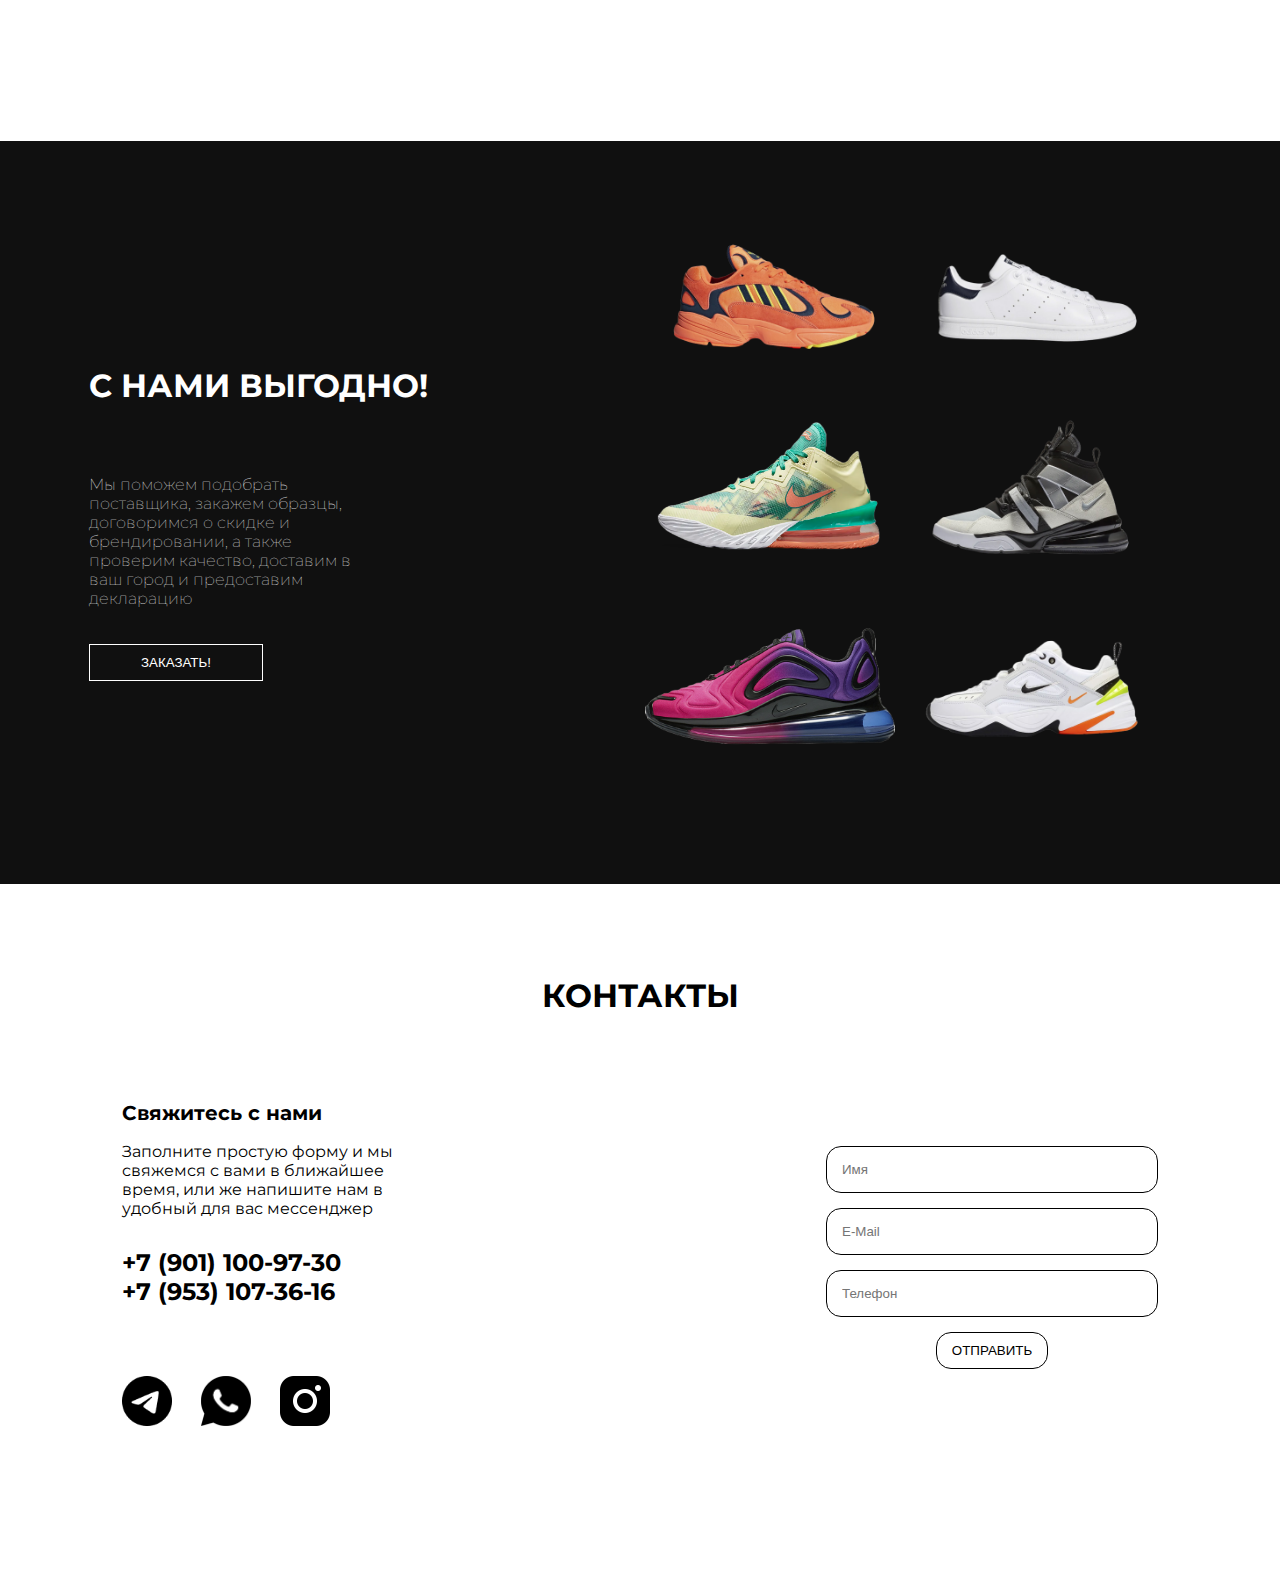
==== commit c605f1ea: "change links footer" ====
--- a/index.html
+++ b/index.html
@@ -108,8 +108,8 @@
                     </p>
                     <div class="s4-links">
                         <img src="./img/telegram1.png" alt="">
-                        <img src="./img/whatsapp2.png" alt="">
-                        <img src="./img/instagram3.png" alt="">
+                        <img src="./img/whats.png" alt="">
+                        <img src="./img/insta.png" alt="">
                     </div>
                 </div>
                 <div id="forma" class="s4-form1">
--- a/css/style.css
+++ b/css/style.css
@@ -351,7 +351,7 @@
     margin-top: 70px;
 }
 .s4-links img{
-    margin-right: 15px;
+    margin-right: 25px;
     max-width: 50px;
 }
 .s4-form {
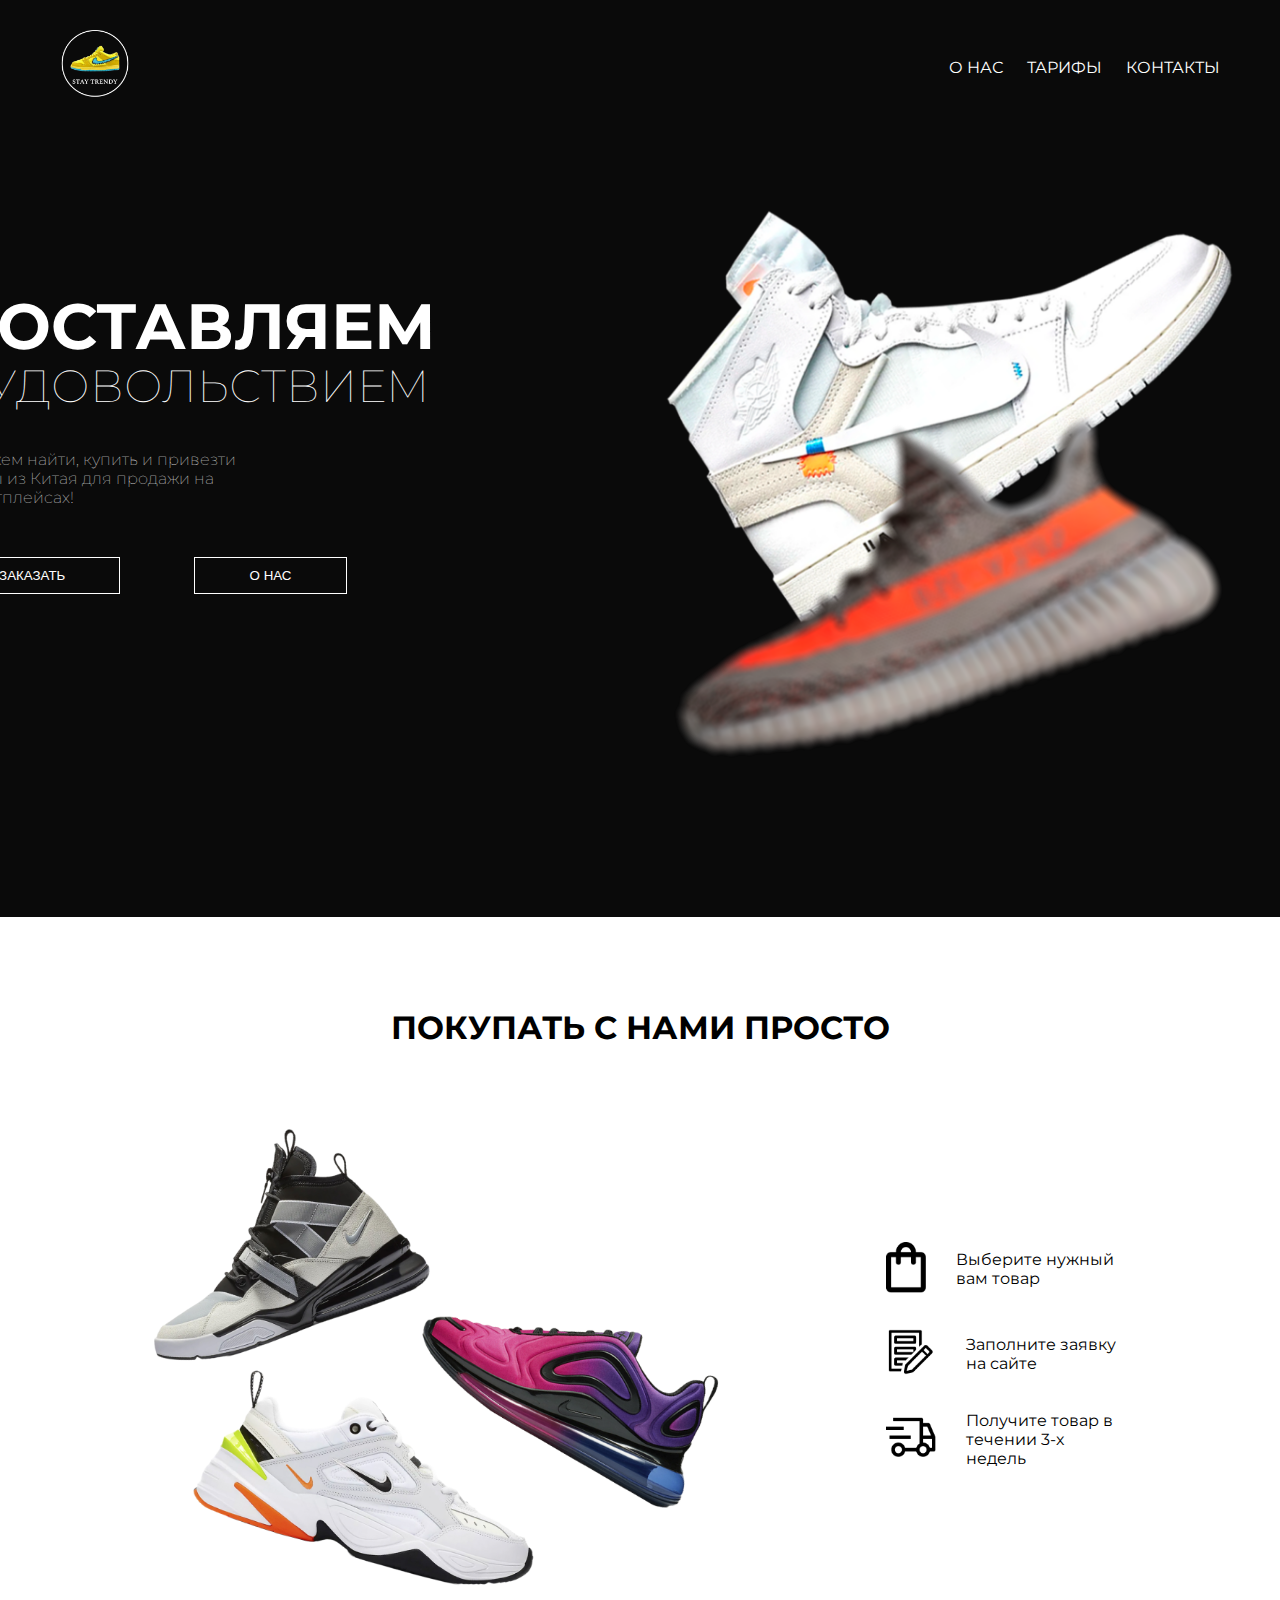
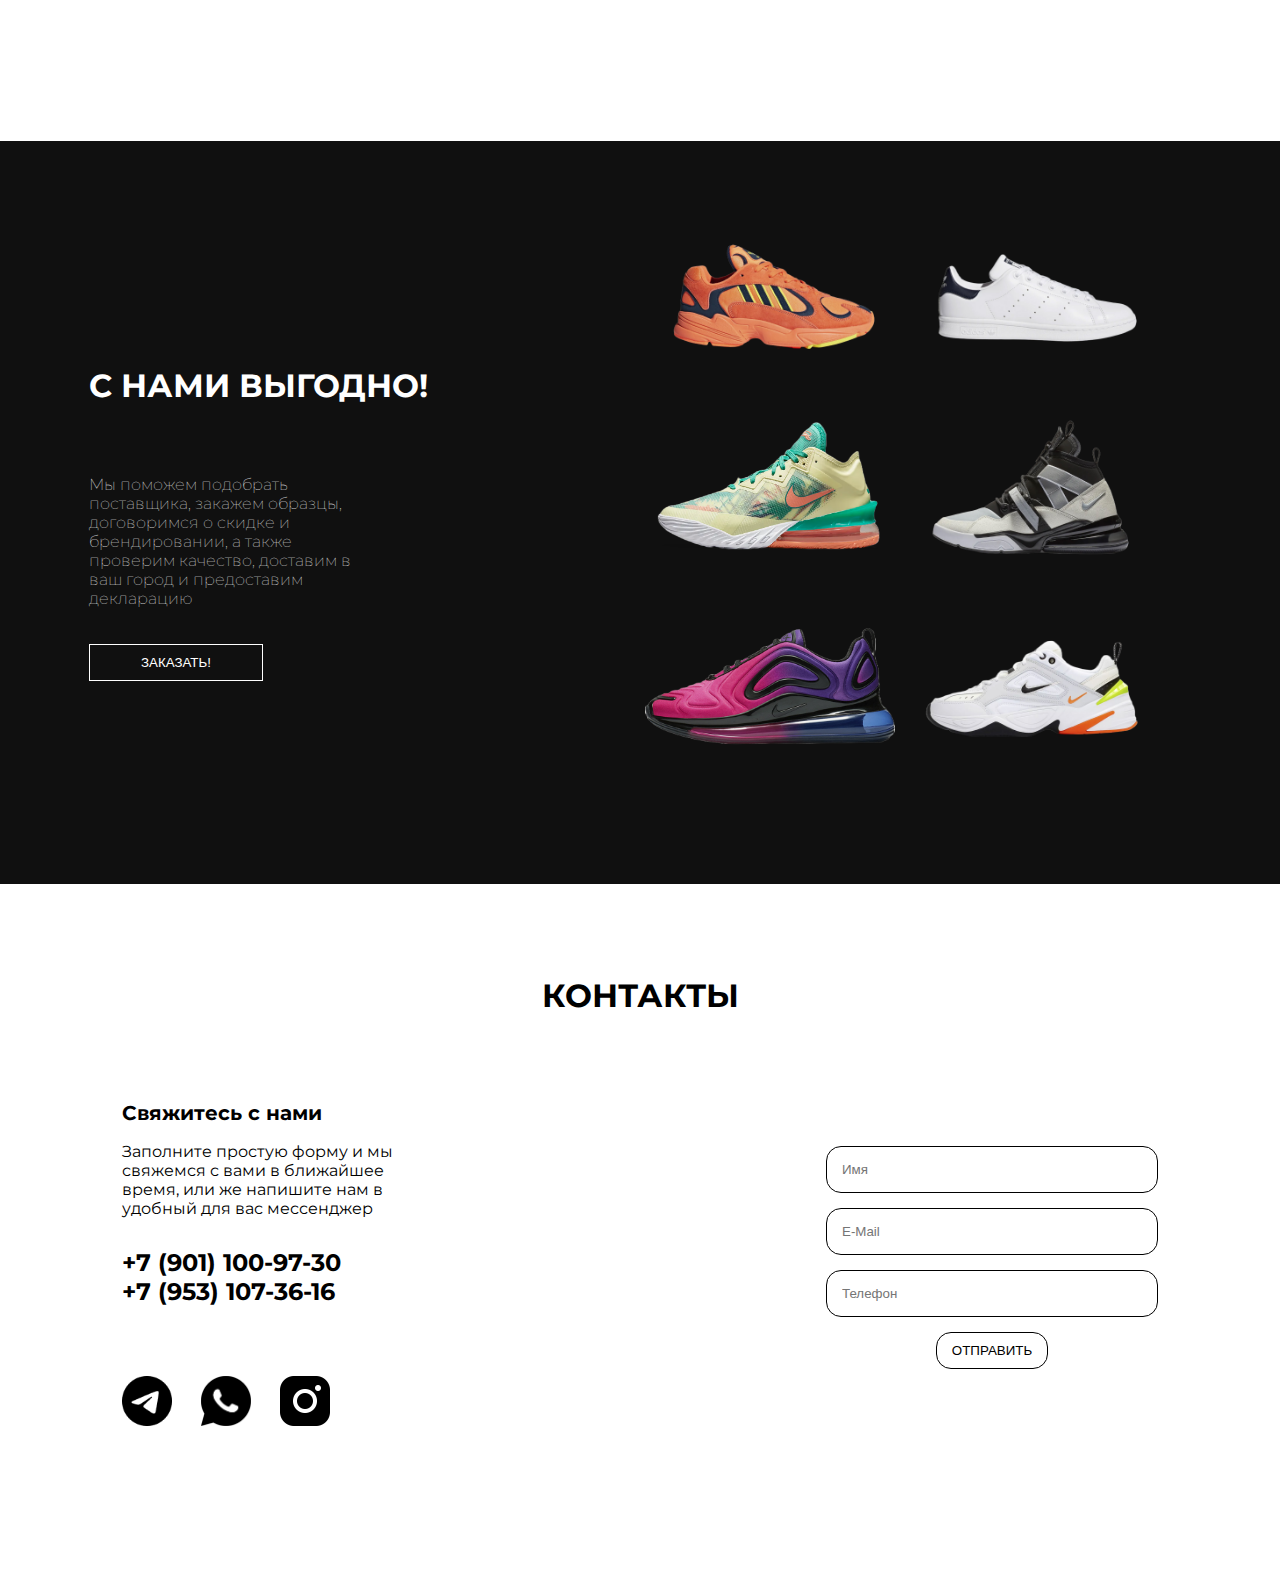
==== commit 38f0894a: "About page" ====
--- a/index.html
+++ b/index.html
@@ -12,9 +12,9 @@
         <div class="menu">
             <div class="logo"><img class="logo1" src="./img/LOGO5.png" alt=""></div>
             <div class="links">
-                <a href="">О НАС</a>
-                <a href="">КАТАЛОГ</a>
-                <a href="">КОНТАКТЫ</a>
+                <a href="./about.html">О НАС</a>
+                <a href="">ТАРИФЫ</a>
+                <a href="#contacts">КОНТАКТЫ</a>
             </div>
         </div>
         <div class="s1-precontent">
@@ -25,7 +25,9 @@
                 <p class="s1-p">Поможем найти, купить и привезти товары из Китая
                 для продажи на маркетплейсах!</p>
                 <div class="s1-btns">
+                    <a href="#contacts">
                     <button class="s1-btn1">ЗАКАЗАТЬ</button>
+                    </a>
                     <button href="" class="s1-btn1">О НАС</button>
                 </div>
             </div>
@@ -93,7 +95,7 @@
             </div>
         </div>
     </section>
-    <section class="section4">
+    <section class="section4" id="contacts">
         <div class="s4-content">
             <h1 class="s4-h1">КОНТАКТЫ</h1>
             <div class="s4-cont-block">
--- a/css/style.css
+++ b/css/style.css
@@ -1,9 +1,12 @@
 @import url('https://fonts.googleapis.com/css2?family=Montserrat:ital,wght@0,100;0,200;0,300;0,400;0,500;0,600;0,700;0,800;0,900;1,100;1,200;1,300;1,400;1,500;1,600;1,700;1,800;1,900&display=swap');
+html{
+    scroll-behavior: smooth;
+}
 body{
     margin: 0;
     padding: 0;
     font-family: Montserrat;
-    scroll-behavior: smooth;
+    transition: 0.5s;
 }
 a{
     text-decoration: none;
@@ -30,8 +33,12 @@
 .logo1 {
     width: 70px;
 }
+.links{
+    scroll-behavior: smooth;
+}
 .links a{
     margin-left: 20px;
+    scroll-behavior: smooth;
 }
 .s1-precontent{
     height: 87vh;
@@ -67,6 +74,7 @@
     padding: 10px 11%;
     margin-right: 70px;
     color: white;
+    cursor: pointer;
 }
 
 .s1-img1 {
@@ -316,11 +324,12 @@
     color: white;
     }
 }
-
+.section4{
+    scroll-behavior: smooth;
+}
 .s4-content {
     padding: 70px 60px;
     padding-bottom: 140px;
-
 }
 .s4-h1 {
     text-align: center;
@@ -366,9 +375,6 @@
     border: 1px solid black;
     border-radius: 15px;
 }
-.s4-form1{
-    scroll-behavior: smooth;
-}
 .s4-btn { 
     padding: 10px 15px;
     border: 1px solid black;
@@ -535,4 +541,7 @@
     .s1-img1{
         left: 35%;
     }
-}+}
+
+
+
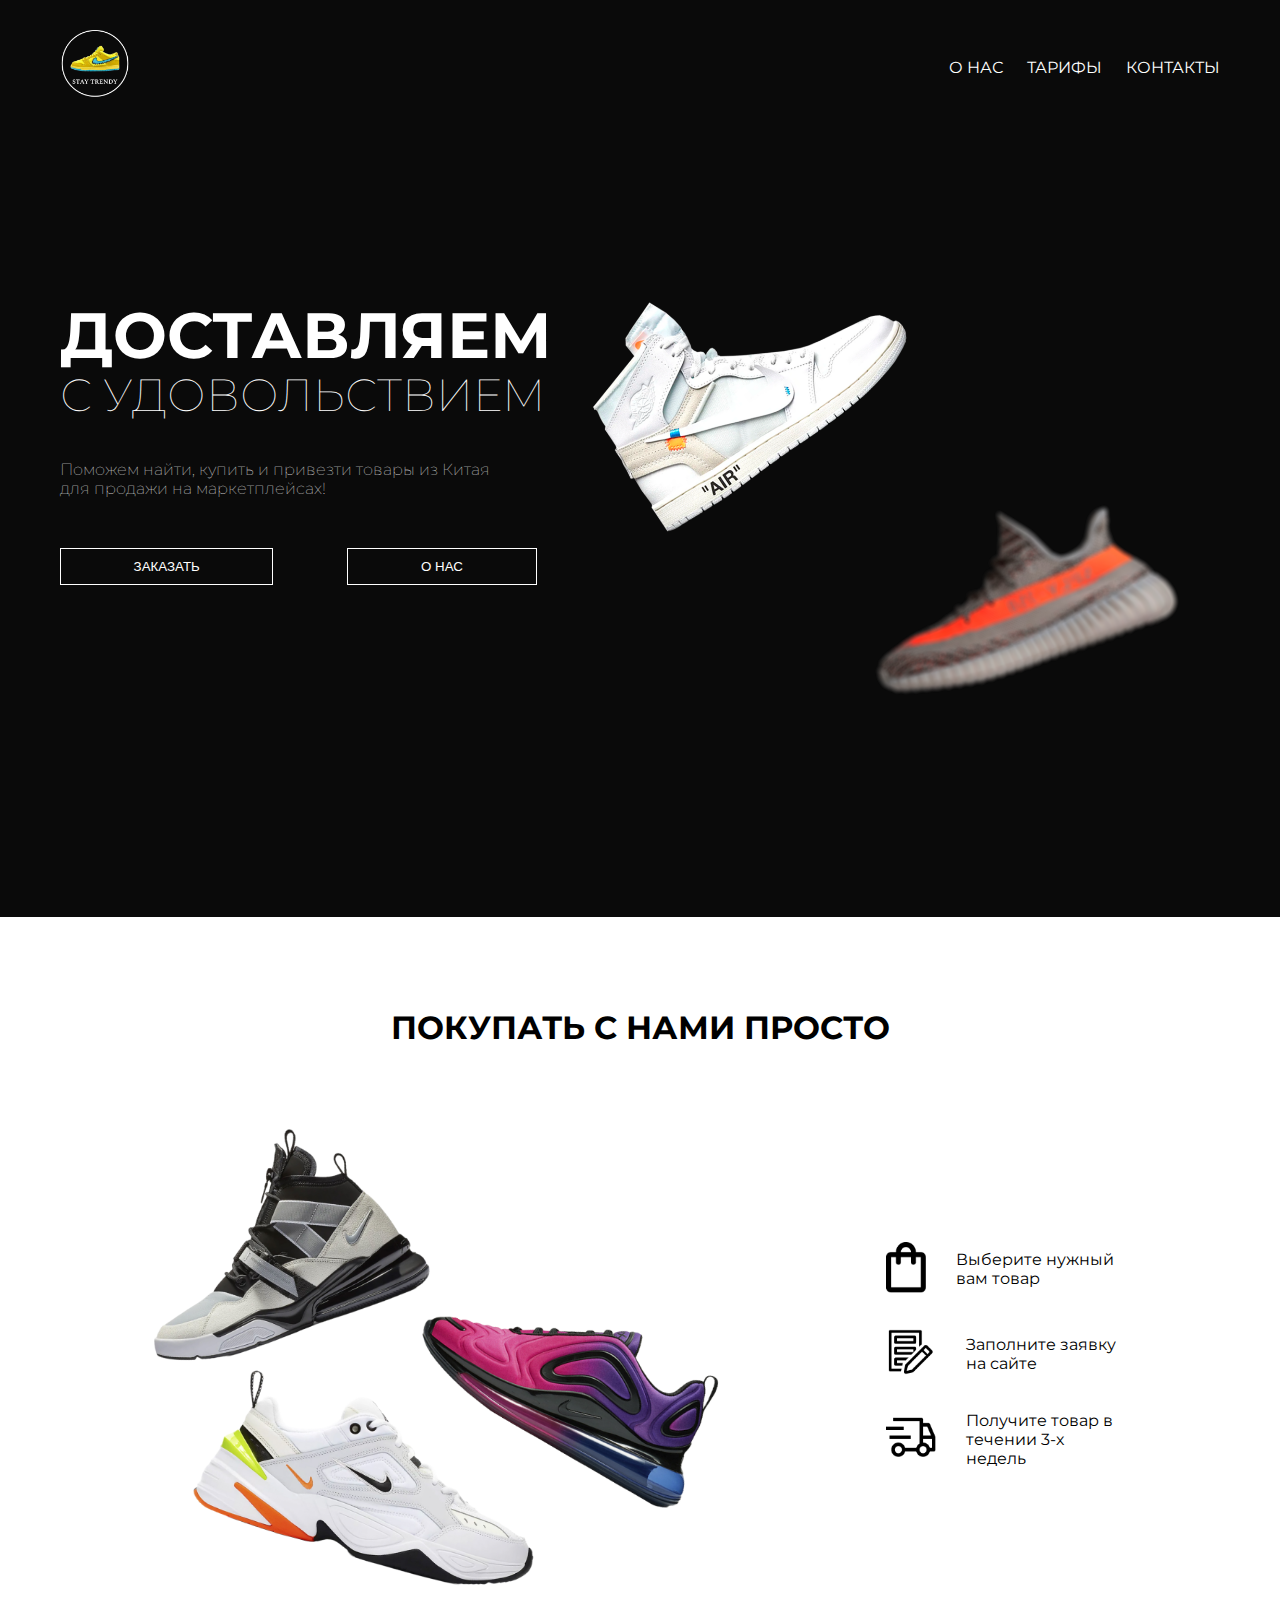
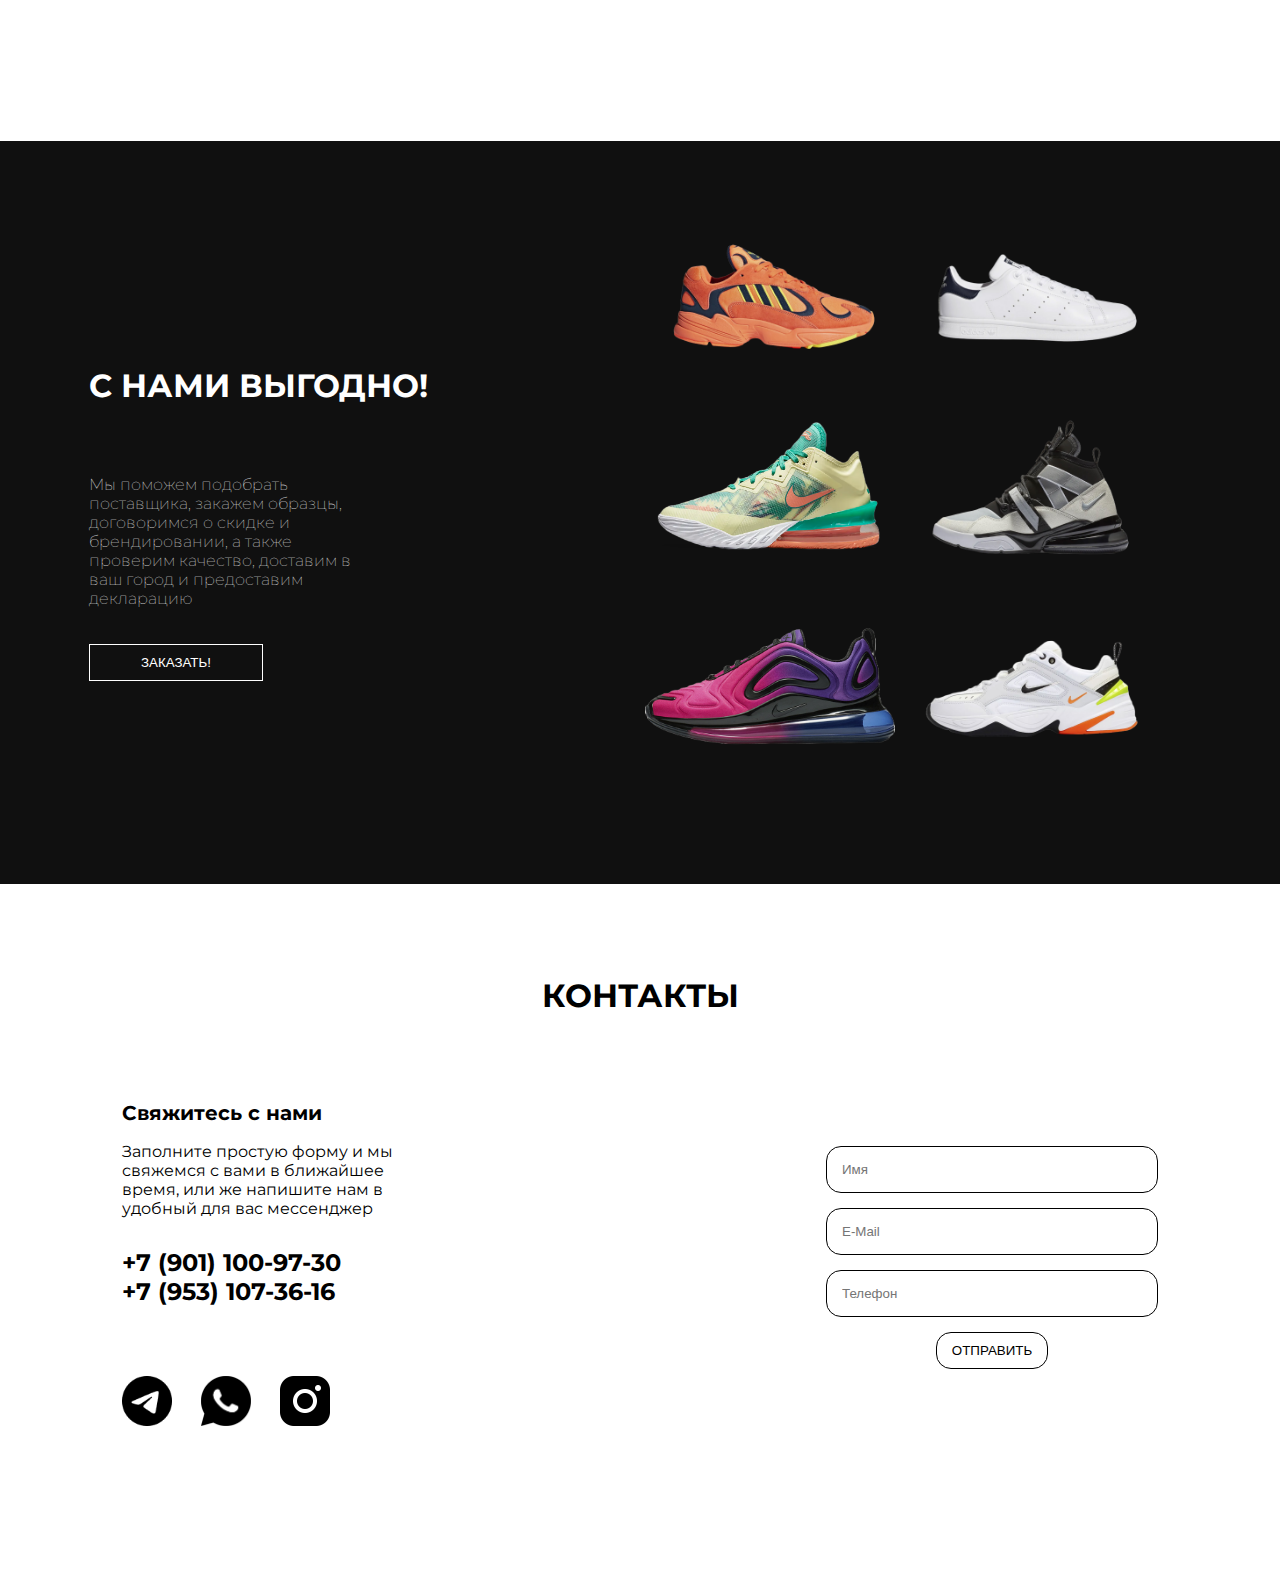
==== commit 3e41eeb0: "fix" ====
--- a/index.html
+++ b/index.html
@@ -10,10 +10,10 @@
 <body>
     <section class="header">
         <div class="menu">
-            <div class="logo"><img class="logo1" src="./img/LOGO5.png" alt=""></div>
+            <div class="logo"><a href="./index.html"><img class="logo1" src="./img/LOGO5.png" alt=""></a></div>
             <div class="links">
                 <a href="./about.html">О НАС</a>
-                <a href="">ТАРИФЫ</a>
+                <a href="./tarif.html">ТАРИФЫ</a>
                 <a href="#contacts">КОНТАКТЫ</a>
             </div>
         </div>
@@ -28,7 +28,9 @@
                     <a href="#contacts">
                     <button class="s1-btn1">ЗАКАЗАТЬ</button>
                     </a>
+                    <a href="./about.html">
                     <button href="" class="s1-btn1">О НАС</button>
+                    </a>
                 </div>
             </div>
 
@@ -79,7 +81,9 @@
                         <!-- Наш каталог обновляется каждый день. Именно поэтому вы сможете найти идеально подходящий для вас товар и сразу же
                         заказать его по цене, ниже рыночной. -->
                     </p>
+                    <a href="#contacts">
                     <button class="s3-btn">ЗАКАЗАТЬ!</button>
+                    </a>
                 </div>
                 <div class="s3-imgs">
                     <img src="./img/1.jpg" alt="" class="s3-img1">
@@ -109,9 +113,9 @@
                         +7 (953) 107-36-16
                     </p>
                     <div class="s4-links">
-                        <img src="./img/telegram1.png" alt="">
-                        <img src="./img/whats.png" alt="">
-                        <img src="./img/insta.png" alt="">
+                        <a href="t.me/trendystay"><img src="./img/telegram1.png" alt=""></a>
+                        <a href=""><img src="./img/whats.png" alt=""></a>
+                        <a href=""><img src="./img/insta.png" alt=""></a>
                     </div>
                 </div>
                 <div id="forma" class="s4-form1">
--- a/css/style.css
+++ b/css/style.css
@@ -285,6 +285,7 @@
     margin-right: 70px;
     color: white;
     margin-top: 20px;
+    cursor: pointer;
     }
 @media screen and (max-width: 430px){
     .section3{
@@ -537,11 +538,48 @@
     }
 }
 
-@media screen and (min-width: 1800px){
-    .s1-img1{
-        left: 35%;
-    }
-}
-
-
-
+@media screen and (min-width: 1024px) and (max-width:1300px){
+    .s1-img1{
+        left: 500px;
+        max-width: 500px;
+    }
+    .s1-img2{
+        max-width: 500px;
+    }
+}
+@media screen and (min-width: 1300px) and (max-width:1800px){
+    .s1-img1{
+        left: 600px;
+        max-width: 700px;
+    }
+    .s1-img2{
+        max-width: 500px;
+    }
+}
+@media screen and (min-width: 1700px) and (max-width:1800px){
+    .s1-img1{
+        left: 700px;
+        max-width: 800px;
+    }
+    .s1-img2{
+        max-width: 500px;
+    }
+}
+@media screen and (min-width: 1900px) and (max-width:2200px){
+    .s1-img1{
+        left: 850px;
+        max-width: 800px;
+    }
+    .s1-img2{
+        max-width: 500px;
+    }
+}
+@media screen and (min-width: 2200px) and (max-width:2500px){
+    .s1-img1{
+        left: 950px;
+        max-width: 800px;
+    }
+    .s1-img2{
+        max-width: 500px;
+    }
+}
